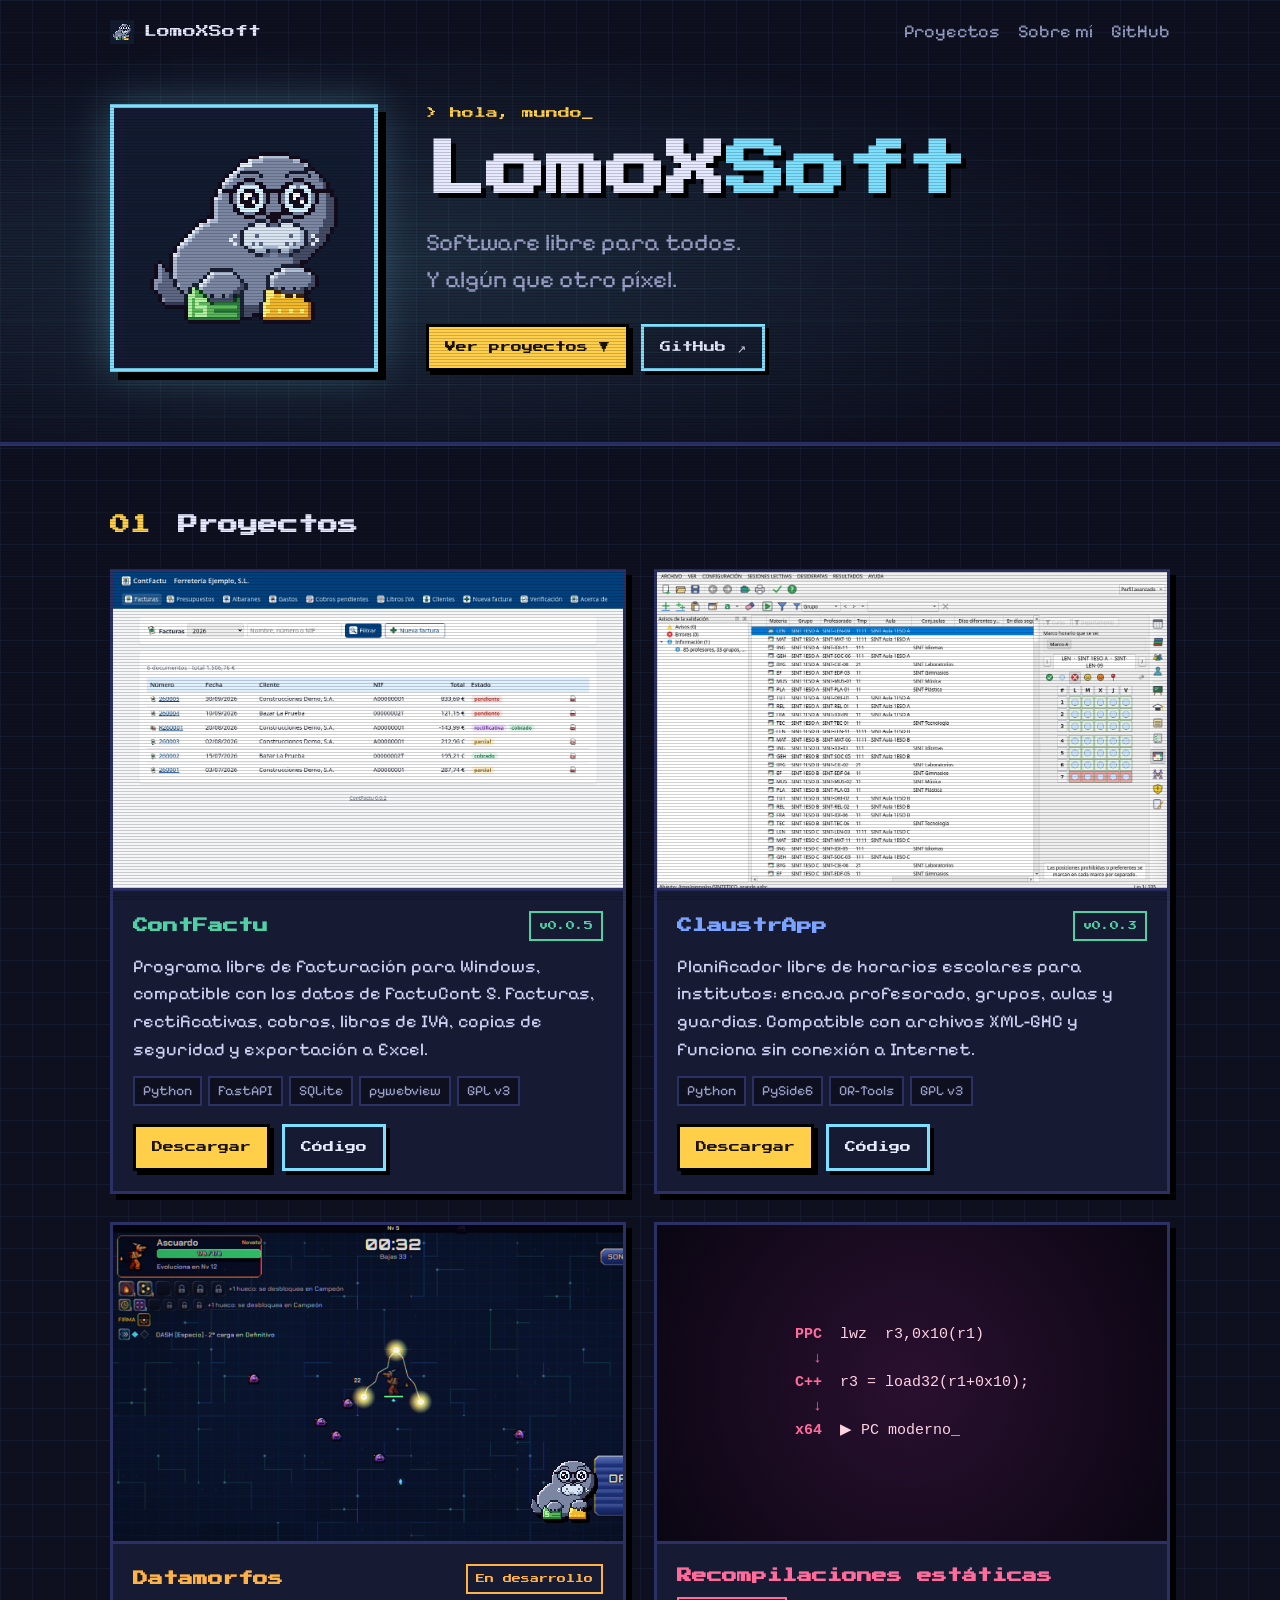
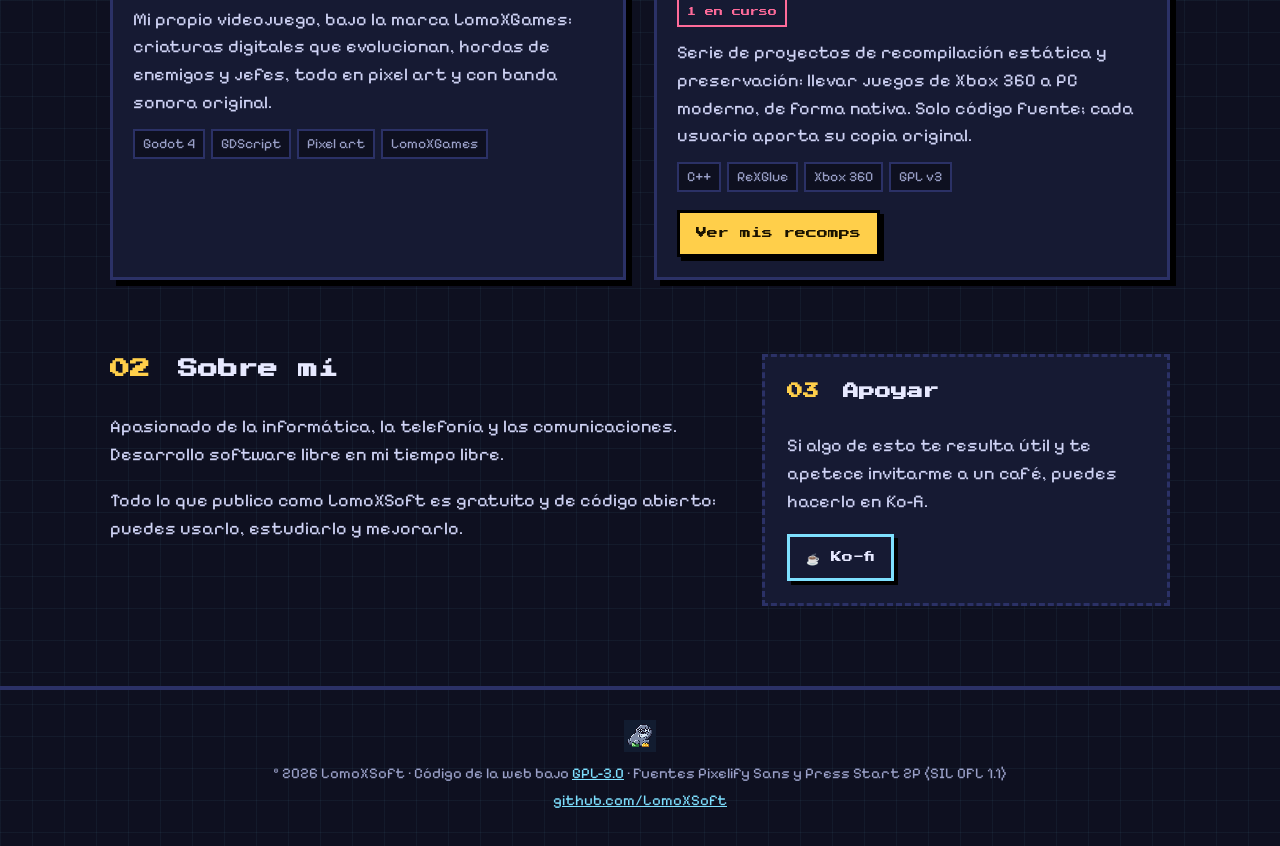
==== index.html @ bcecb532 "Portfolio de LomoXSoft" ====
<!doctype html>
<html lang="es">
<head>
<meta charset="utf-8">
<meta name="viewport" content="width=device-width, initial-scale=1">
<title>LomoXSoft · Software libre y juegos pixel art</title>
<meta name="description" content="Portfolio de LomoXSoft: software libre para Windows y videojuegos pixel art bajo LomoXGames.">
<meta name="theme-color" content="#0e1020">
<meta property="og:type" content="website">
<meta property="og:title" content="LomoXSoft">
<meta property="og:description" content="Software libre para todos. Y algún que otro píxel.">
<meta property="og:url" content="https://lomoxsoft.github.io/">
<meta property="og:image" content="https://lomoxsoft.github.io/img/og.png">
<meta property="og:locale" content="es_ES">
<meta name="twitter:card" content="summary_large_image">
<link rel="icon" href="favicon.ico" sizes="any">
<link rel="icon" type="image/png" href="img/favicon-32.png">
<link rel="apple-touch-icon" href="img/apple-touch-icon.png">
<link rel="stylesheet" href="estilo.css">
</head>
<body>
<div class="scan" aria-hidden="true"></div>

<header class="hero">
  <nav class="top">
    <a class="marca" href="#"><img src="img/favicon-32.png" alt="" width="24" height="24">LomoXSoft</a>
    <div class="enlaces"><a href="#proyectos">Proyectos</a><a href="#sobre-mi">Sobre mí</a><a href="https://github.com/LomoXSoft">GitHub</a></div>
  </nav>
  <div class="hero-in">
    <div class="avatar"><img src="img/lomorsin.png" alt="Lomorsin, la mascota pixel art de LomoXSoft" width="256" height="256"></div>
    <div>
      <p class="pre">&gt; hola, mundo_</p>
      <h1>LomoX<span>Soft</span></h1>
      <p class="lema">Software libre para todos.<br>Y algún que otro píxel.</p>
      <div class="cta"><a class="btn" href="#proyectos">Ver proyectos ▼</a><a class="btn alt" href="https://github.com/LomoXSoft">GitHub ↗</a></div>
    </div>
  </div>
</header>

<main>
<section id="proyectos">
  <h2><span>01</span> Proyectos</h2>
  <div class="rejilla">

    <article class="tarjeta" style="--c:#4fd1a5">
      <a class="foto" href="https://github.com/LomoXSoft/ContFactu"><img src="img/contfactu.png" alt="Captura de ContFactu con datos de ejemplo" loading="lazy"></a>
      <div class="cuerpo">
        <div class="cab"><h3>ContFactu</h3><span class="estado ok">v0.0.5</span></div>
        <p>Programa libre de facturación para Windows, compatible con los datos de FactuCont 5. Facturas, rectificativas, cobros, libros de IVA, copias de seguridad y exportación a Excel.</p>
        <ul class="tags"><li>Python</li><li>FastAPI</li><li>SQLite</li><li>pywebview</li><li>GPL v3</li></ul>
        <div class="botones"><a class="btn" href="https://github.com/LomoXSoft/ContFactu/releases/latest">Descargar</a><a class="btn alt" href="https://github.com/LomoXSoft/ContFactu">Código</a></div>
      </div>
    </article>

    <article class="tarjeta" style="--c:#7aa2ff">
      <a class="foto" href="https://github.com/LomoXSoft/ClaustrApp"><img src="img/claustrapp.png" alt="Captura de ClaustrApp con datos inventados" loading="lazy"></a>
      <div class="cuerpo">
        <div class="cab"><h3>ClaustrApp</h3><span class="estado ok">v0.0.3</span></div>
        <p>Planificador libre de horarios escolares para institutos: encaja profesorado, grupos, aulas y guardias. Compatible con archivos XML-GHC y funciona sin conexión a Internet.</p>
        <ul class="tags"><li>Python</li><li>PySide6</li><li>OR-Tools</li><li>GPL v3</li></ul>
        <div class="botones"><a class="btn" href="https://github.com/LomoXSoft/ClaustrApp/releases/latest">Descargar</a><a class="btn alt" href="https://github.com/LomoXSoft/ClaustrApp">Código</a></div>
      </div>
    </article>

    <article class="tarjeta" style="--c:#ffb347">
      <div class="foto"><img src="img/datamorfos_partida.png" alt="Captura de una partida de Datamorfos" loading="lazy"><img class="sprite" src="img/lomorsin_sprite.png" alt="" width="96" height="96"></div>
      <div class="cuerpo">
        <div class="cab"><h3>Datamorfos</h3><span class="estado dev">En desarrollo</span></div>
        <p>Mi propio videojuego, bajo la marca LomoXGames: criaturas digitales que evolucionan, hordas de enemigos y jefes, todo en pixel art y con banda sonora original.</p>
        <ul class="tags"><li>Godot 4</li><li>GDScript</li><li>Pixel art</li><li>LomoXGames</li></ul>
      </div>
    </article>

    <article class="tarjeta" style="--c:#ff6b9a">
      <div class="foto codigo" aria-hidden="true"><pre><span class="k">PPC</span>  lwz  r3,0x10(r1)
<span class="k">  ↓</span>
<span class="k">C++</span>  r3 = load32(r1+0x10);
<span class="k">  ↓</span>
<span class="k">x64</span>  ▶ PC moderno_</pre></div>
      <div class="cuerpo">
        <div class="cab"><h3>Recompilaciones estáticas</h3><span class="estado pre">1 en curso</span></div>
        <p>Serie de proyectos de recompilación estática y preservación: llevar juegos de Xbox 360 a PC moderno, de forma nativa. Solo código fuente; cada usuario aporta su copia original.</p>
        <ul class="tags"><li>C++</li><li>ReXGlue</li><li>Xbox 360</li><li>GPL v3</li></ul>
        <div class="botones"><a class="btn" href="https://github.com/LomoXSoft?tab=repositories&amp;q=Recomp">Ver mis recomps</a></div>
      </div>
    </article>

  </div>
</section>

<section id="sobre-mi" class="dos">
  <div>
    <h2><span>02</span> Sobre mí</h2>
    <p>Apasionado de la informática, la telefonía y las comunicaciones. Desarrollo software libre en mi tiempo libre.</p>
    <p>Todo lo que publico como LomoXSoft es gratuito y de código abierto: puedes usarlo, estudiarlo y mejorarlo.</p>
  </div>
  <div id="apoyar" class="apoyar">
    <h2><span>03</span> Apoyar</h2>
    <p>Si algo de esto te resulta útil y te apetece invitarme a un café, puedes hacerlo en Ko-fi.</p>
    <a class="btn alt" href="https://ko-fi.com/lomoxsoft">☕ Ko-fi</a>
  </div>
</section>
</main>

<footer>
  <img src="img/favicon-32.png" alt="" width="32" height="32">
  <p>© 2026 LomoXSoft · Código de la web bajo <a href="LICENSE">GPL-3.0</a> · Fuentes Pixelify Sans y Press Start 2P (SIL OFL 1.1)</p>
  <p><a href="https://github.com/LomoXSoft">github.com/LomoXSoft</a></p>
</footer>
</body>
</html>
---- estilo.css ----
@font-face{font-family:"Pixelify";src:url(fonts/PixelifySans.ttf) format("truetype");font-weight:400 700;font-display:swap}
@font-face{font-family:"PS2P";src:url(fonts/PressStart2P.ttf) format("truetype");font-display:swap}
:root{--bg:#0e1020;--bg2:#161a33;--tx:#e7e9ff;--mu:#9aa0c8;--ac:#7ee0ff;--ac2:#ffcf4a;--bd:#2b3166}
*{box-sizing:border-box}
html{scroll-behavior:smooth}
body{margin:0;background:var(--bg);color:var(--tx);font:18px/1.55 "Pixelify",system-ui,sans-serif;
 background-image:linear-gradient(rgba(126,224,255,.05) 1px,transparent 1px),linear-gradient(90deg,rgba(126,224,255,.05) 1px,transparent 1px);background-size:32px 32px}
.scan{pointer-events:none;position:fixed;inset:0;background:repeating-linear-gradient(transparent 0 2px,rgba(0,0,0,.18) 2px 3px);z-index:9;mix-blend-mode:multiply}
a{color:var(--ac)}
img{image-rendering:pixelated;max-width:100%;display:block}
.top{display:flex;justify-content:space-between;align-items:center;gap:12px;flex-wrap:wrap;max-width:1100px;margin:0 auto;padding:18px 20px}
.marca{display:flex;gap:10px;align-items:center;font-family:PS2P;font-size:13px;color:var(--tx);text-decoration:none}
.enlaces{display:flex;gap:18px}.enlaces a{color:var(--mu);text-decoration:none}.enlaces a:hover{color:var(--ac2)}
.hero{border-bottom:4px solid var(--bd);background:radial-gradient(ellipse at 30% 60%,rgba(126,224,255,.14),transparent 60%)}
.hero-in{max-width:1100px;margin:0 auto;padding:40px 20px 70px;display:flex;gap:48px;align-items:center}
.avatar{flex:0 0 auto;padding:10px;background:var(--bg2);border:4px solid var(--ac);box-shadow:8px 8px 0 #000,0 0 40px rgba(126,224,255,.3);animation:flota 3s steps(6) infinite}
.avatar img{width:240px;height:240px}
@keyframes flota{50%{transform:translateY(-8px)}}
.pre{font-family:PS2P;font-size:12px;color:var(--ac2);margin:0 0 14px}
h1{font-family:PS2P;font-size:clamp(30px,6vw,60px);margin:0;line-height:1.15;text-shadow:5px 5px 0 #000}
h1 span{color:var(--ac)}
.lema{font-size:24px;color:var(--mu);margin:18px 0 26px}
.cta,.botones{display:flex;gap:12px;flex-wrap:wrap}
.btn{display:inline-block;font-family:PS2P;font-size:11px;padding:12px 16px;background:var(--ac2);color:#1a1300;text-decoration:none;border:3px solid #000;box-shadow:4px 4px 0 #000;transition:transform .08s}
.btn:hover{transform:translate(-2px,-2px);box-shadow:6px 6px 0 #000}
.btn:active{transform:translate(3px,3px);box-shadow:1px 1px 0 #000}
.btn.alt{background:transparent;color:var(--tx);border-color:var(--ac);box-shadow:4px 4px 0 #000}
main{max-width:1100px;margin:0 auto;padding:0 20px}
section{padding:64px 0 10px}
h2{font-family:PS2P;font-size:20px;margin:0 0 28px}
h2 span{color:var(--ac2);margin-right:8px}
.rejilla{display:grid;grid-template-columns:repeat(2,1fr);gap:28px}
.tarjeta{background:var(--bg2);border:3px solid var(--bd);box-shadow:6px 6px 0 #000;display:flex;flex-direction:column;transition:border-color .15s,transform .15s}
.tarjeta:hover{border-color:var(--c);transform:translateY(-3px)}
.foto{position:relative;aspect-ratio:16/10;overflow:hidden;border-bottom:3px solid var(--bd);background:#000}
.foto img{width:100%;height:100%;object-fit:cover;object-position:top left;image-rendering:auto}
.foto .sprite{position:absolute;right:10px;bottom:6px;width:96px;height:96px;object-fit:contain;image-rendering:pixelated;filter:drop-shadow(3px 3px 0 #000)}
.codigo{display:flex;align-items:center;justify-content:center;background:radial-gradient(circle,#2a1030,#0a0612)}
.codigo pre{margin:0;font:15px/1.6 ui-monospace,Consolas,monospace;color:#ffd3e2}
.codigo .k{color:var(--c);font-weight:bold}
.cuerpo{padding:20px;display:flex;flex-direction:column;gap:12px;flex:1}
.cab{display:flex;justify-content:space-between;align-items:center;gap:10px;flex-wrap:wrap}
h3{font-family:PS2P;font-size:15px;margin:0;color:var(--c)}
.cuerpo p{margin:0;color:#cfd3f5}
.estado{font-family:PS2P;font-size:9px;padding:6px 8px;border:2px solid currentColor}
.ok{color:#4fd1a5}.dev{color:#ffb347}.pre{color:var(--ac2)}
.estado.pre{color:#ff6b9a;margin:0}
.tags{list-style:none;padding:0;margin:0;display:flex;flex-wrap:wrap;gap:6px}
.tags li{font-size:14px;padding:2px 8px;background:#0e1020;border:2px solid var(--bd);color:var(--mu)}
.botones{margin-top:auto;padding-top:6px}
.dos{display:grid;grid-template-columns:3fr 2fr;gap:40px}
.dos p{color:#cfd3f5}
.apoyar{background:var(--bg2);border:3px dashed var(--bd);padding:22px;align-self:start}
.apoyar h2{font-size:16px}
footer{margin-top:70px;border-top:4px solid var(--bd);padding:30px 20px;text-align:center;color:var(--mu);font-size:15px}
footer img{margin:0 auto 10px}footer p{margin:4px 0}
@media (max-width:760px){
 body{font-size:17px}
 .hero-in{flex-direction:column;text-align:center;gap:26px;padding:20px 20px 50px}
 .avatar img{width:170px;height:170px}
 .cta{justify-content:center}
 .lema{font-size:20px}
 .rejilla,.dos{grid-template-columns:1fr}
 .enlaces{gap:12px;font-size:15px}
 section{padding-top:48px}
 h2{font-size:16px}
}
@media (prefers-reduced-motion:reduce){*{animation:none!important;transition:none!important}}
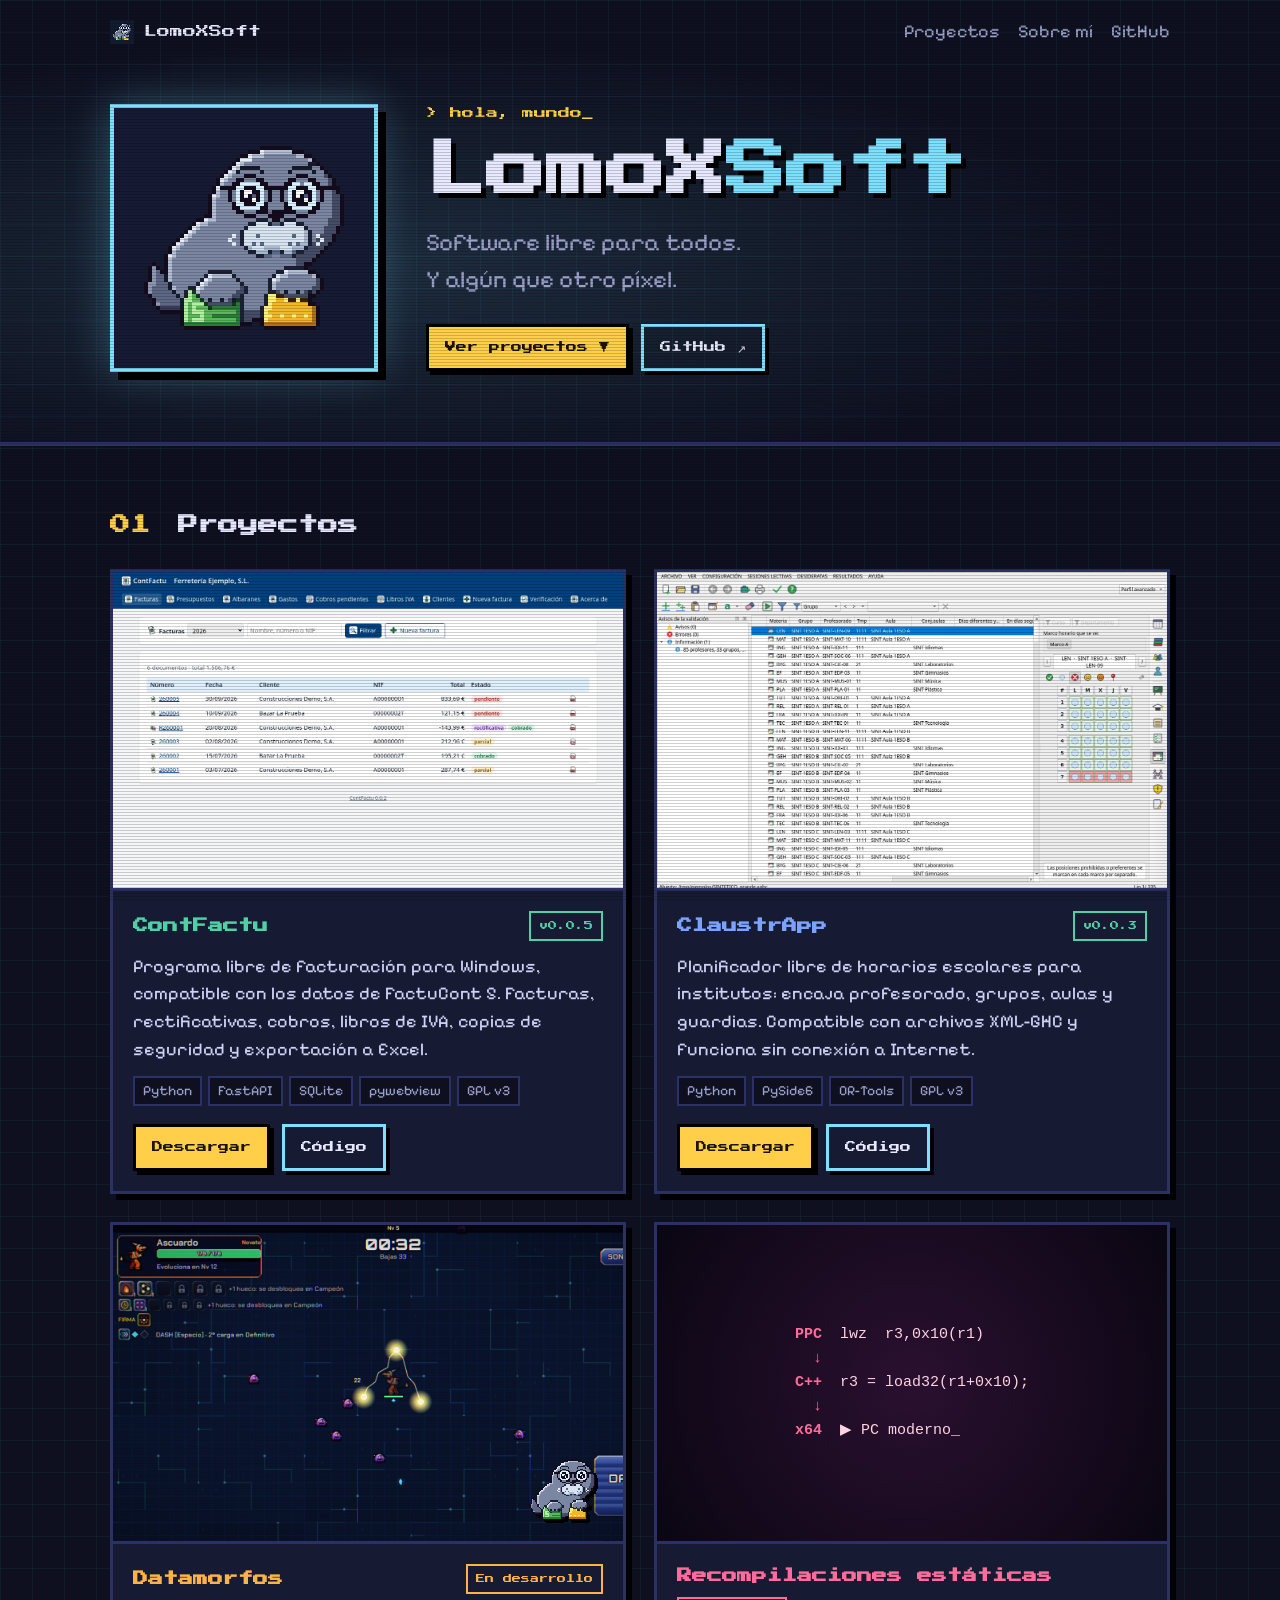
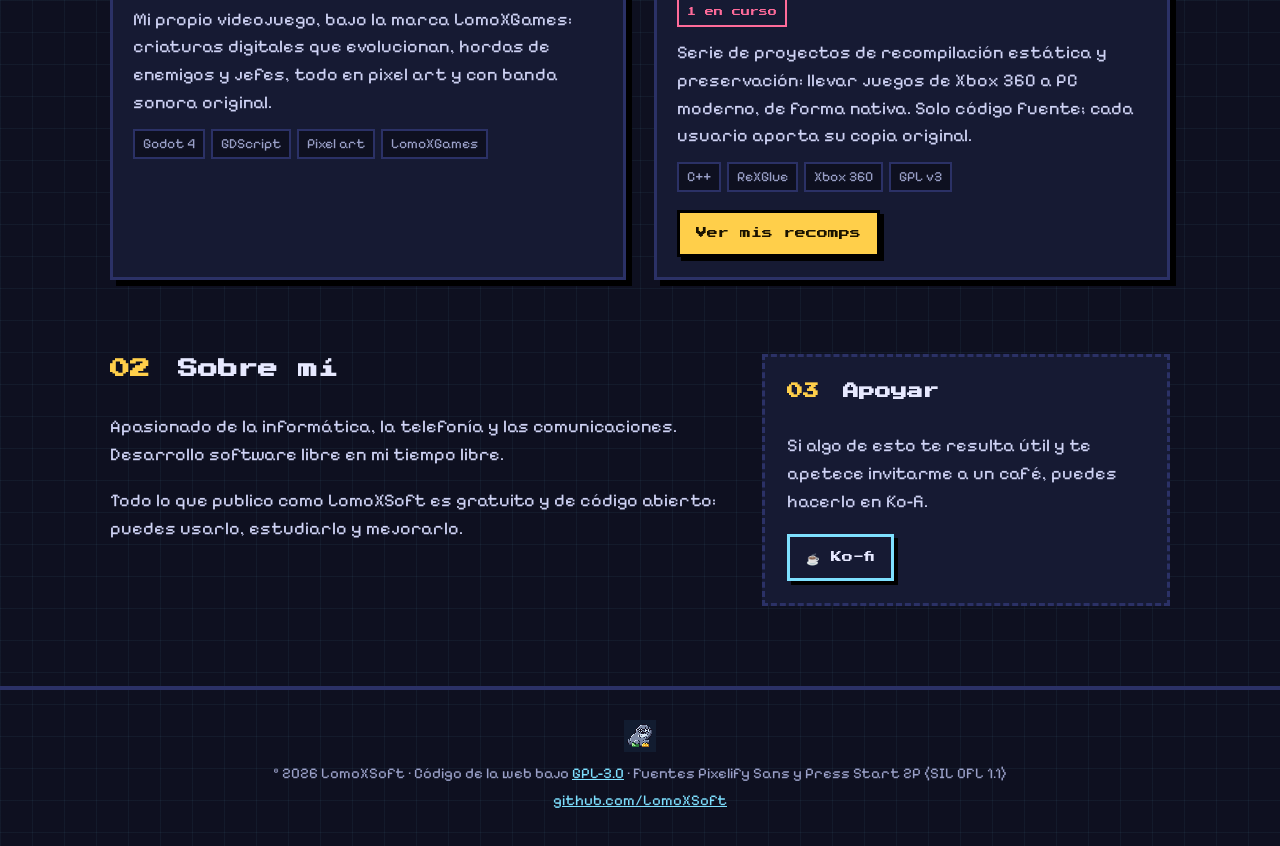
==== commit a0b0a45c: "Animación idle de Lomorsin en la cabecera" ====
--- a/index.html
+++ b/index.html
@@ -27,7 +27,7 @@
     <div class="enlaces"><a href="#proyectos">Proyectos</a><a href="#sobre-mi">Sobre mí</a><a href="https://github.com/LomoXSoft">GitHub</a></div>
   </nav>
   <div class="hero-in">
-    <div class="avatar"><img src="img/lomorsin.png" alt="Lomorsin, la mascota pixel art de LomoXSoft" width="256" height="256"></div>
+    <div class="avatar"><div class="idle" role="img" aria-label="Lomorsin, la mascota pixel art de LomoXSoft"></div></div>
     <div>
       <p class="pre">&gt; hola, mundo_</p>
       <h1>LomoX<span>Soft</span></h1>
--- a/estilo.css
+++ b/estilo.css
@@ -14,7 +14,8 @@
 .hero{border-bottom:4px solid var(--bd);background:radial-gradient(ellipse at 30% 60%,rgba(126,224,255,.14),transparent 60%)}
 .hero-in{max-width:1100px;margin:0 auto;padding:40px 20px 70px;display:flex;gap:48px;align-items:center}
 .avatar{flex:0 0 auto;padding:10px;background:var(--bg2);border:4px solid var(--ac);box-shadow:8px 8px 0 #000,0 0 40px rgba(126,224,255,.3);animation:flota 3s steps(6) infinite}
-.avatar img{width:240px;height:240px}
+.idle{--e:4;width:calc(54px*var(--e));height:calc(54px*var(--e));margin:12px;background:url(img/lomorsin_idle.png) 0 0/calc(1296px*var(--e)) 100% no-repeat;image-rendering:pixelated;animation:idle 3.141s steps(24) infinite}
+@keyframes idle{to{background-position-x:calc(-1296px*var(--e))}}
 @keyframes flota{50%{transform:translateY(-8px)}}
 .pre{font-family:PS2P;font-size:12px;color:var(--ac2);margin:0 0 14px}
 h1{font-family:PS2P;font-size:clamp(30px,6vw,60px);margin:0;line-height:1.15;text-shadow:5px 5px 0 #000}
@@ -57,7 +58,7 @@
 @media (max-width:760px){
  body{font-size:17px}
  .hero-in{flex-direction:column;text-align:center;gap:26px;padding:20px 20px 50px}
- .avatar img{width:170px;height:170px}
+ .idle{--e:3;margin:4px}
  .cta{justify-content:center}
  .lema{font-size:20px}
  .rejilla,.dos{grid-template-columns:1fr}
@@ -65,4 +66,4 @@
  section{padding-top:48px}
  h2{font-size:16px}
 }
-@media (prefers-reduced-motion:reduce){*{animation:none!important;transition:none!important}}
+@media (prefers-reduced-motion:reduce){*{animation:none!important;transition:none!important}.idle{background-position:0 0}}
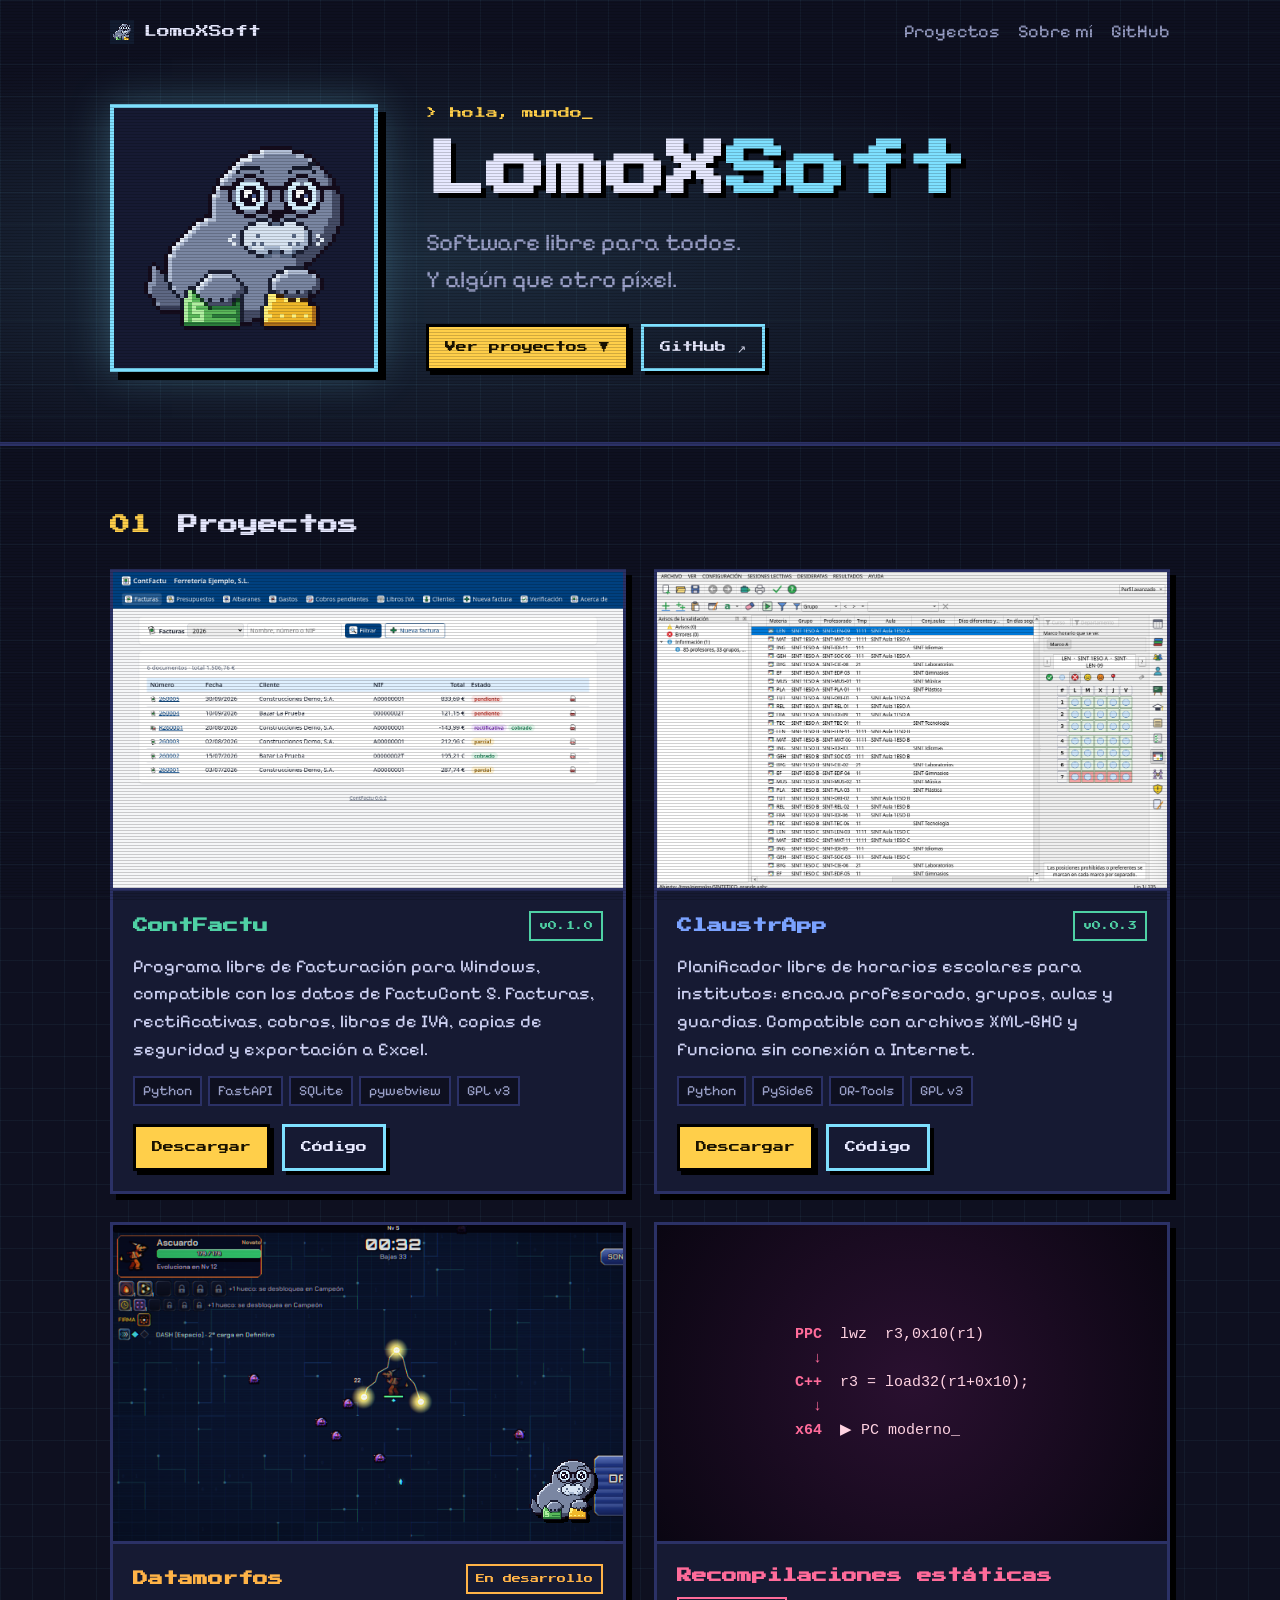
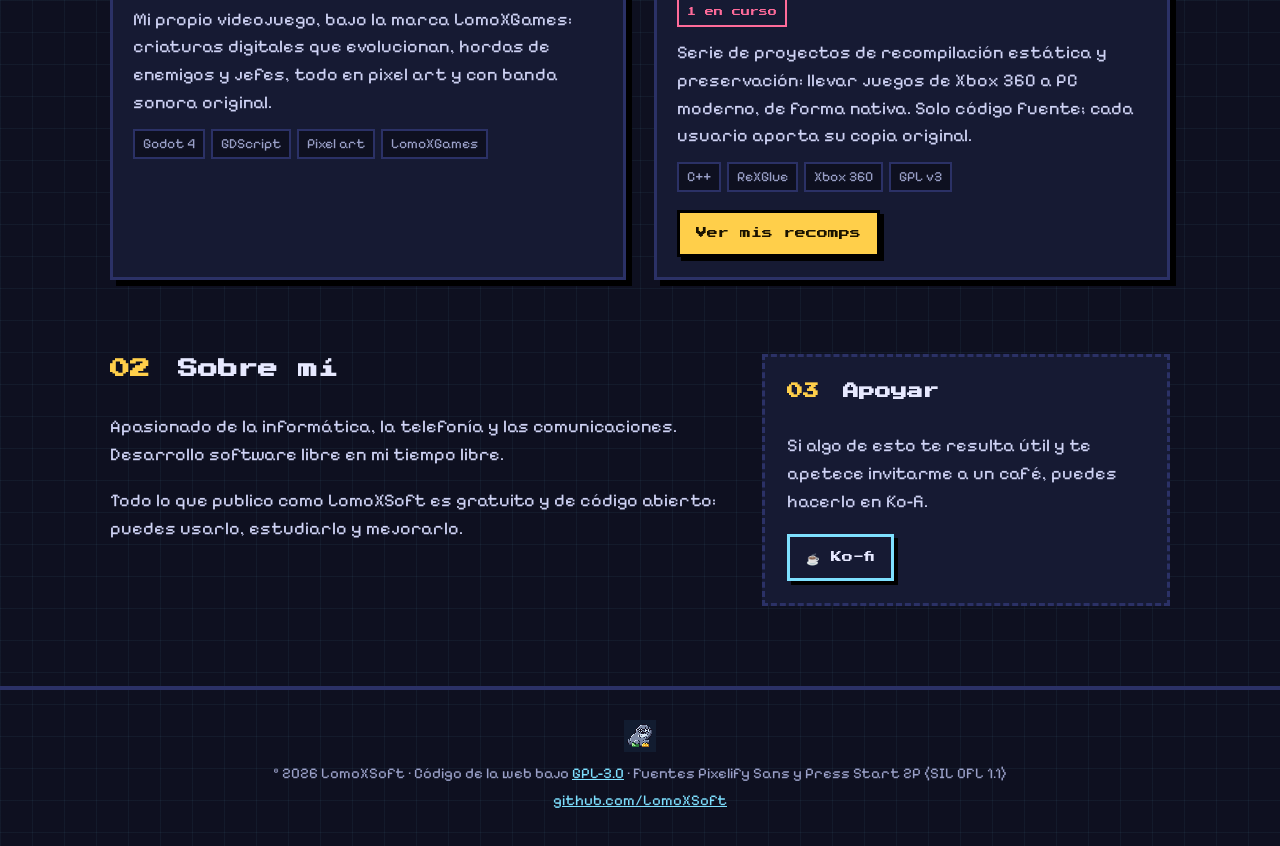
==== commit d495f222: "Actualiza la etiqueta de ContFactu a v0.1.0 Co-authored-by: LomoXSoft <LomoXSoft@users.noreply.githu" ====
--- a/index.html
+++ b/index.html
@@ -45,7 +45,7 @@
     <article class="tarjeta" style="--c:#4fd1a5">
       <a class="foto" href="https://github.com/LomoXSoft/ContFactu"><img src="img/contfactu.png" alt="Captura de ContFactu con datos de ejemplo" loading="lazy"></a>
       <div class="cuerpo">
-        <div class="cab"><h3>ContFactu</h3><span class="estado ok">v0.0.5</span></div>
+        <div class="cab"><h3>ContFactu</h3><span class="estado ok">v0.1.0</span></div>
         <p>Programa libre de facturación para Windows, compatible con los datos de FactuCont 5. Facturas, rectificativas, cobros, libros de IVA, copias de seguridad y exportación a Excel.</p>
         <ul class="tags"><li>Python</li><li>FastAPI</li><li>SQLite</li><li>pywebview</li><li>GPL v3</li></ul>
         <div class="botones"><a class="btn" href="https://github.com/LomoXSoft/ContFactu/releases/latest">Descargar</a><a class="btn alt" href="https://github.com/LomoXSoft/ContFactu">Código</a></div>
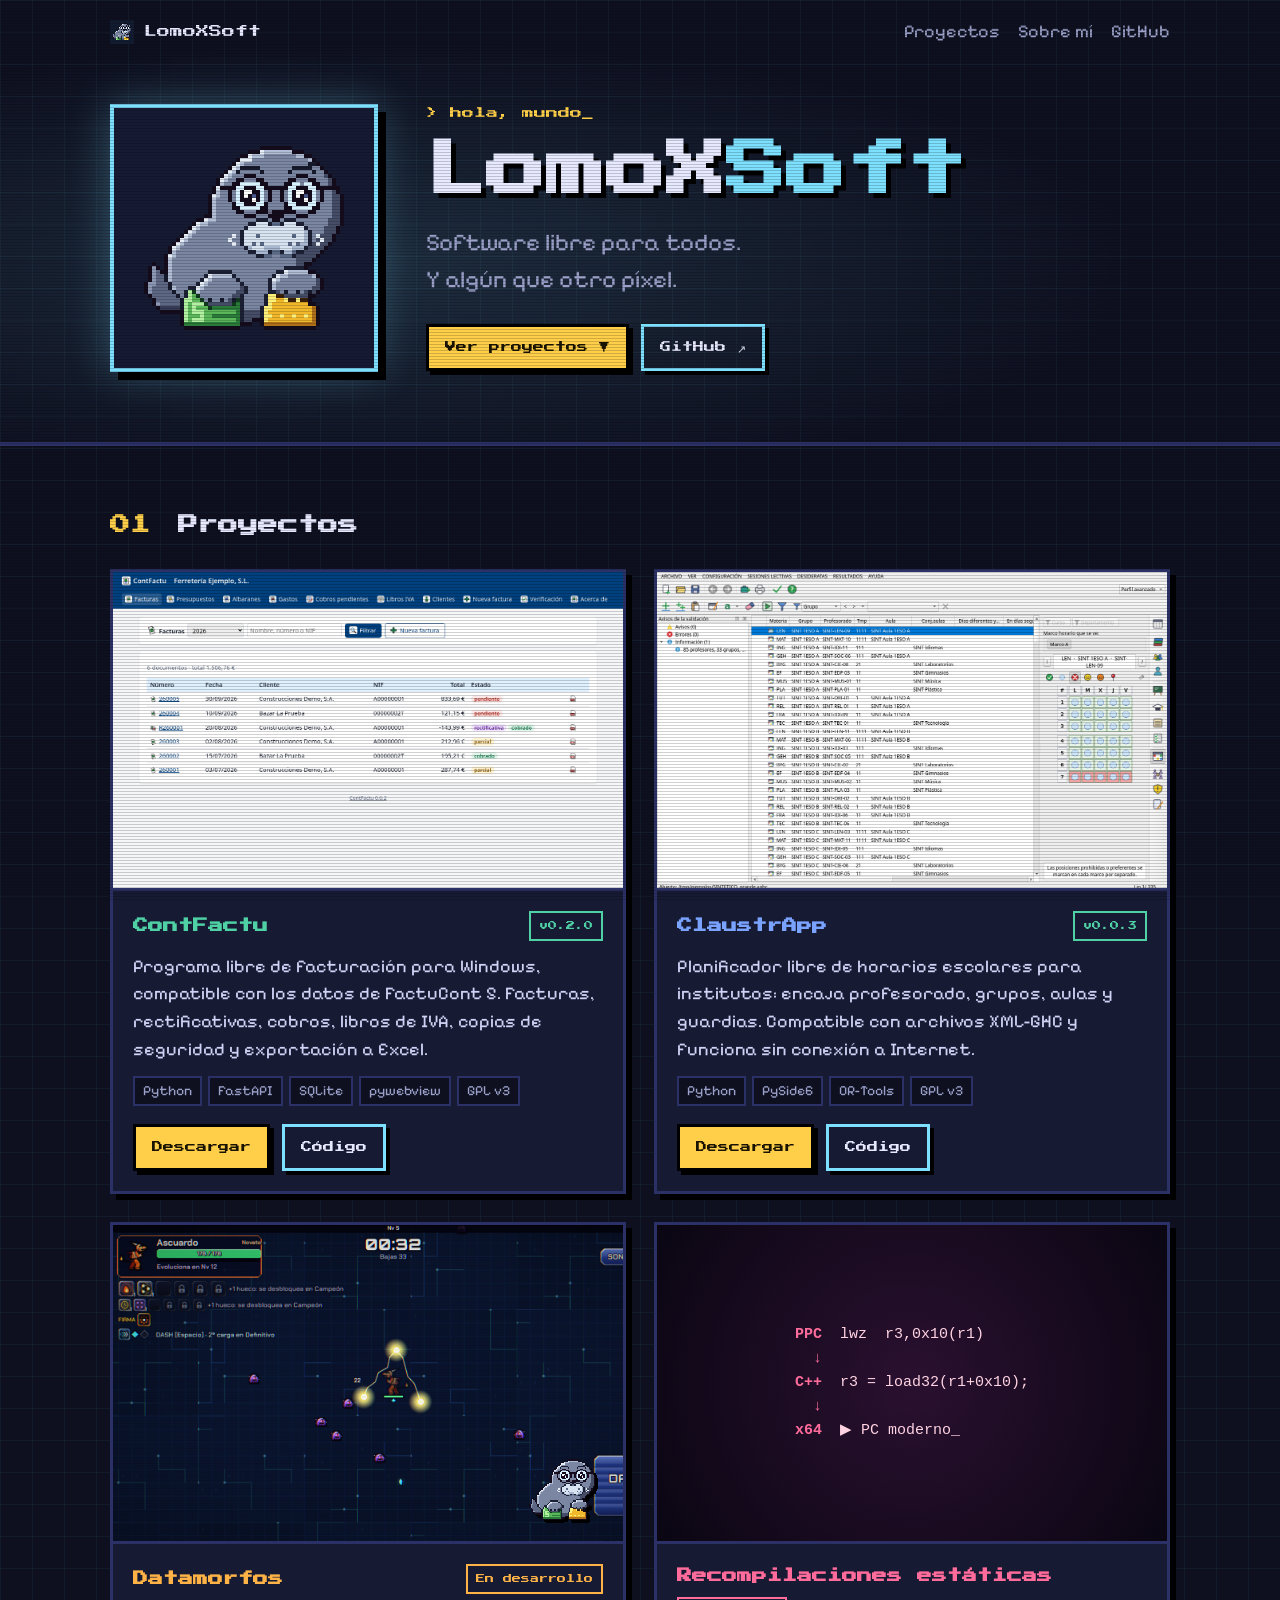
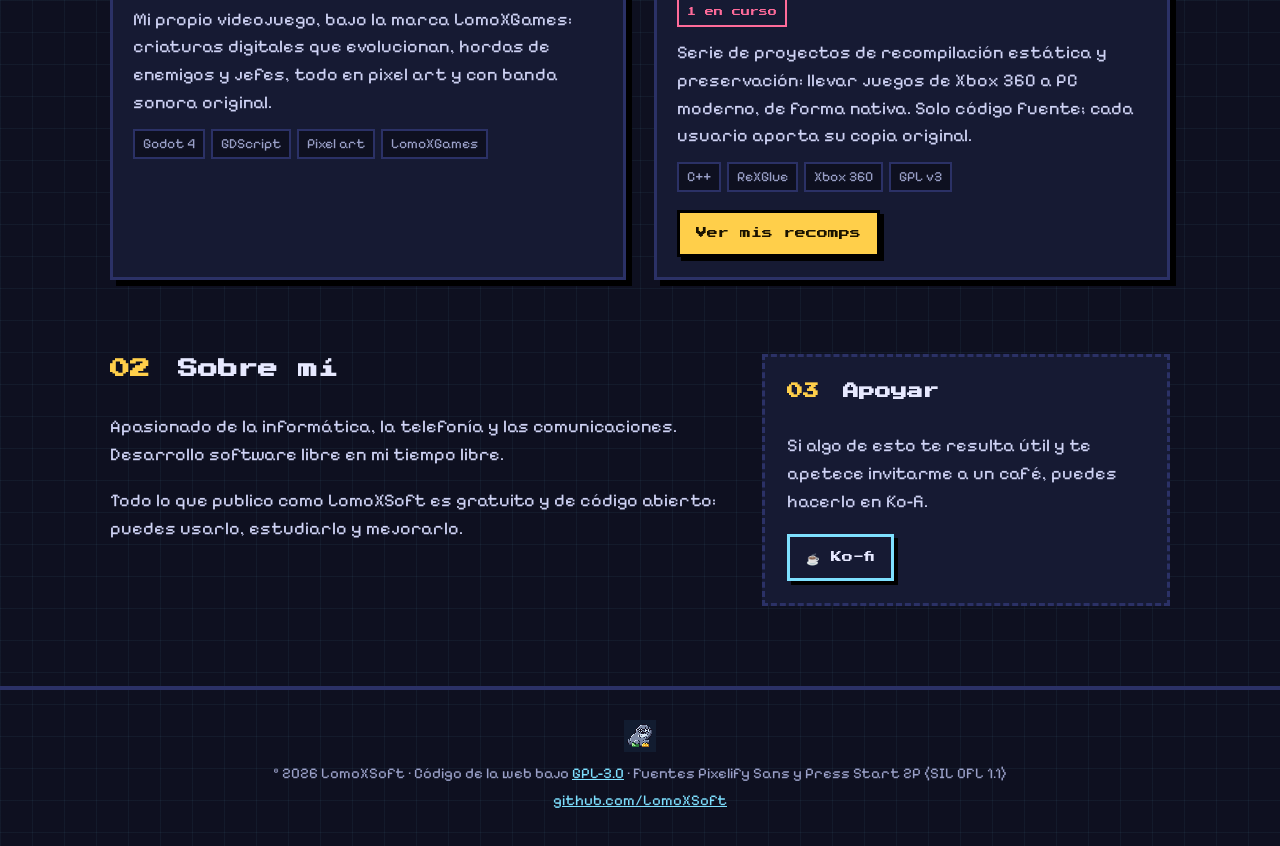
==== commit 06a443fe: "Actualiza la etiqueta de ContFactu a v0.2.0 Co-authored-by: LomoXSoft <LomoXSoft@users.noreply.githu" ====
--- a/index.html
+++ b/index.html
@@ -45,7 +45,7 @@
     <article class="tarjeta" style="--c:#4fd1a5">
       <a class="foto" href="https://github.com/LomoXSoft/ContFactu"><img src="img/contfactu.png" alt="Captura de ContFactu con datos de ejemplo" loading="lazy"></a>
       <div class="cuerpo">
-        <div class="cab"><h3>ContFactu</h3><span class="estado ok">v0.1.0</span></div>
+        <div class="cab"><h3>ContFactu</h3><span class="estado ok">v0.2.0</span></div>
         <p>Programa libre de facturación para Windows, compatible con los datos de FactuCont 5. Facturas, rectificativas, cobros, libros de IVA, copias de seguridad y exportación a Excel.</p>
         <ul class="tags"><li>Python</li><li>FastAPI</li><li>SQLite</li><li>pywebview</li><li>GPL v3</li></ul>
         <div class="botones"><a class="btn" href="https://github.com/LomoXSoft/ContFactu/releases/latest">Descargar</a><a class="btn alt" href="https://github.com/LomoXSoft/ContFactu">Código</a></div>
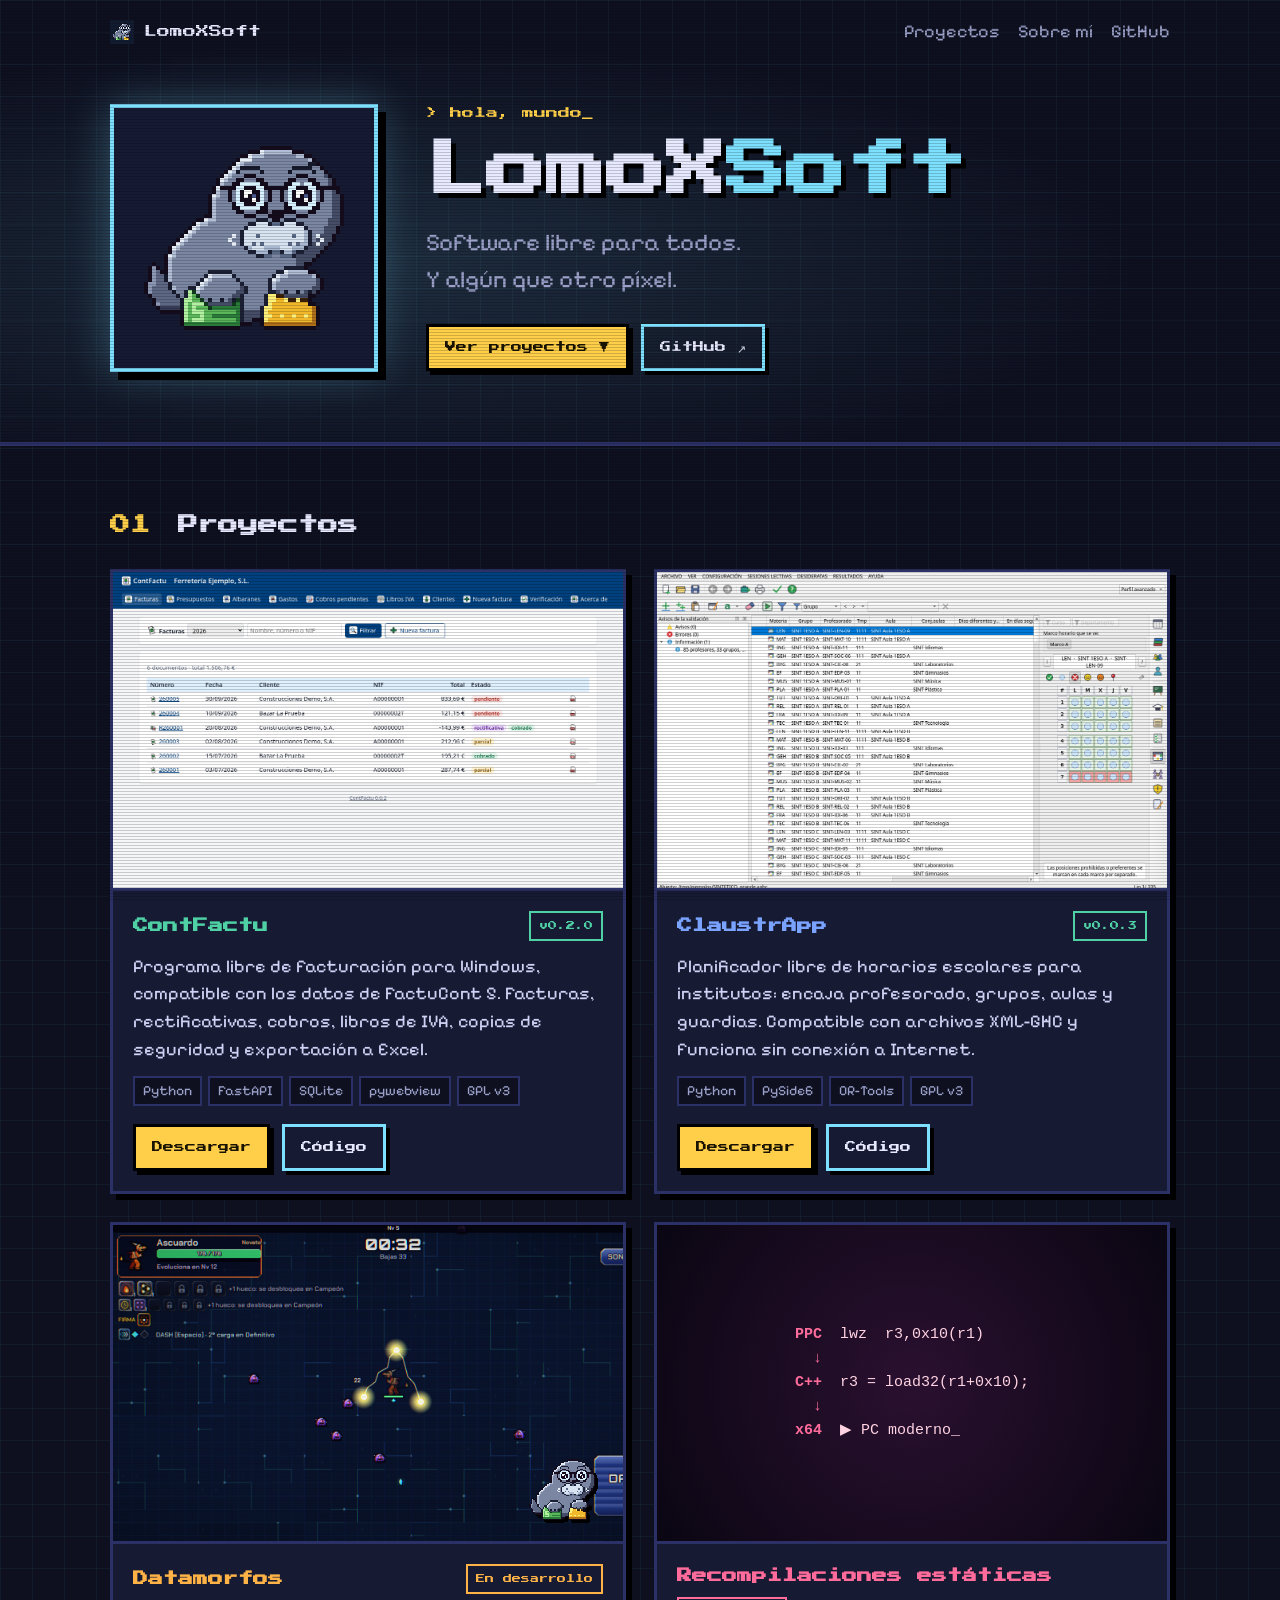
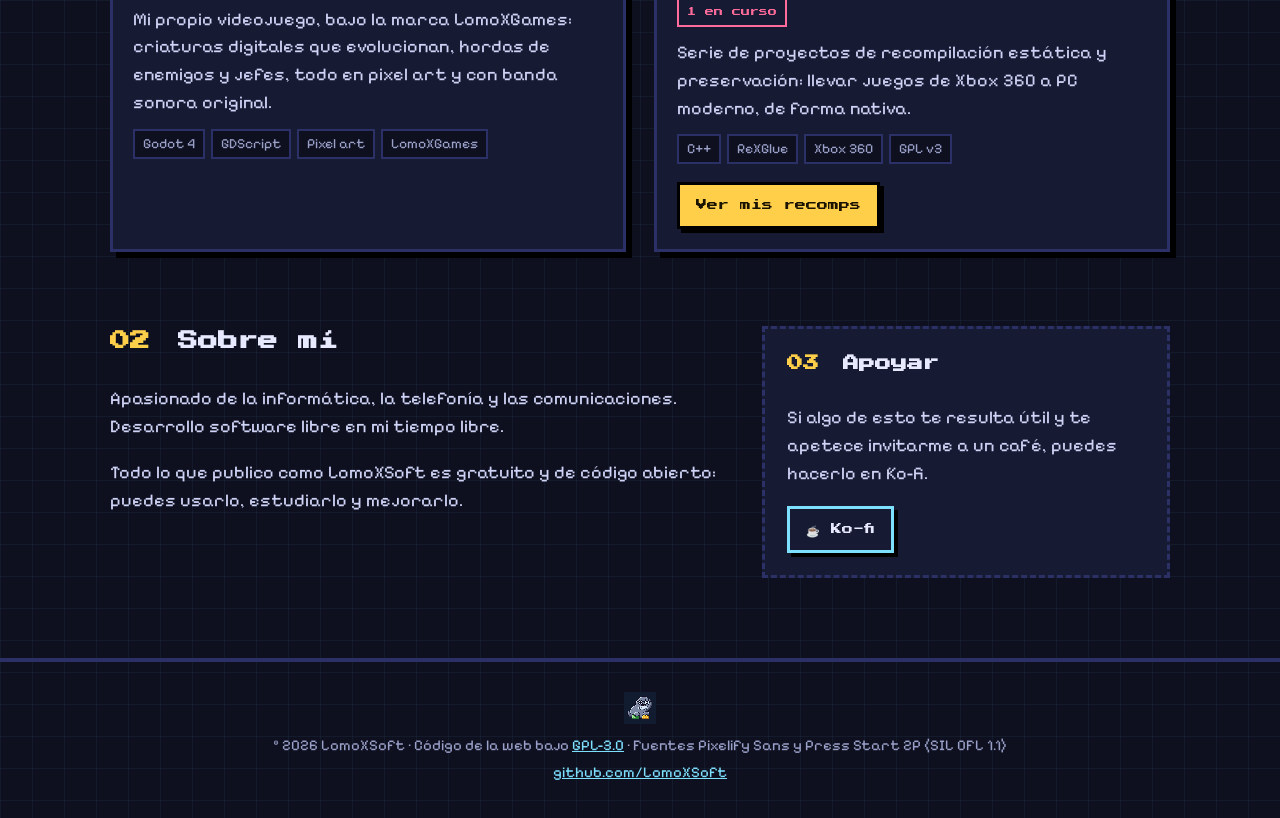
==== commit d822f299: "Quita la nota de solo código fuente en recompilaciones Co-authored-by: LomoXSoft <LomoXSoft@users.no" ====
--- a/index.html
+++ b/index.html
@@ -79,7 +79,7 @@
 <span class="k">x64</span>  ▶ PC moderno_</pre></div>
       <div class="cuerpo">
         <div class="cab"><h3>Recompilaciones estáticas</h3><span class="estado pre">1 en curso</span></div>
-        <p>Serie de proyectos de recompilación estática y preservación: llevar juegos de Xbox 360 a PC moderno, de forma nativa. Solo código fuente; cada usuario aporta su copia original.</p>
+        <p>Serie de proyectos de recompilación estática y preservación: llevar juegos de Xbox 360 a PC moderno, de forma nativa.</p>
         <ul class="tags"><li>C++</li><li>ReXGlue</li><li>Xbox 360</li><li>GPL v3</li></ul>
         <div class="botones"><a class="btn" href="https://github.com/LomoXSoft?tab=repositories&amp;q=Recomp">Ver mis recomps</a></div>
       </div>
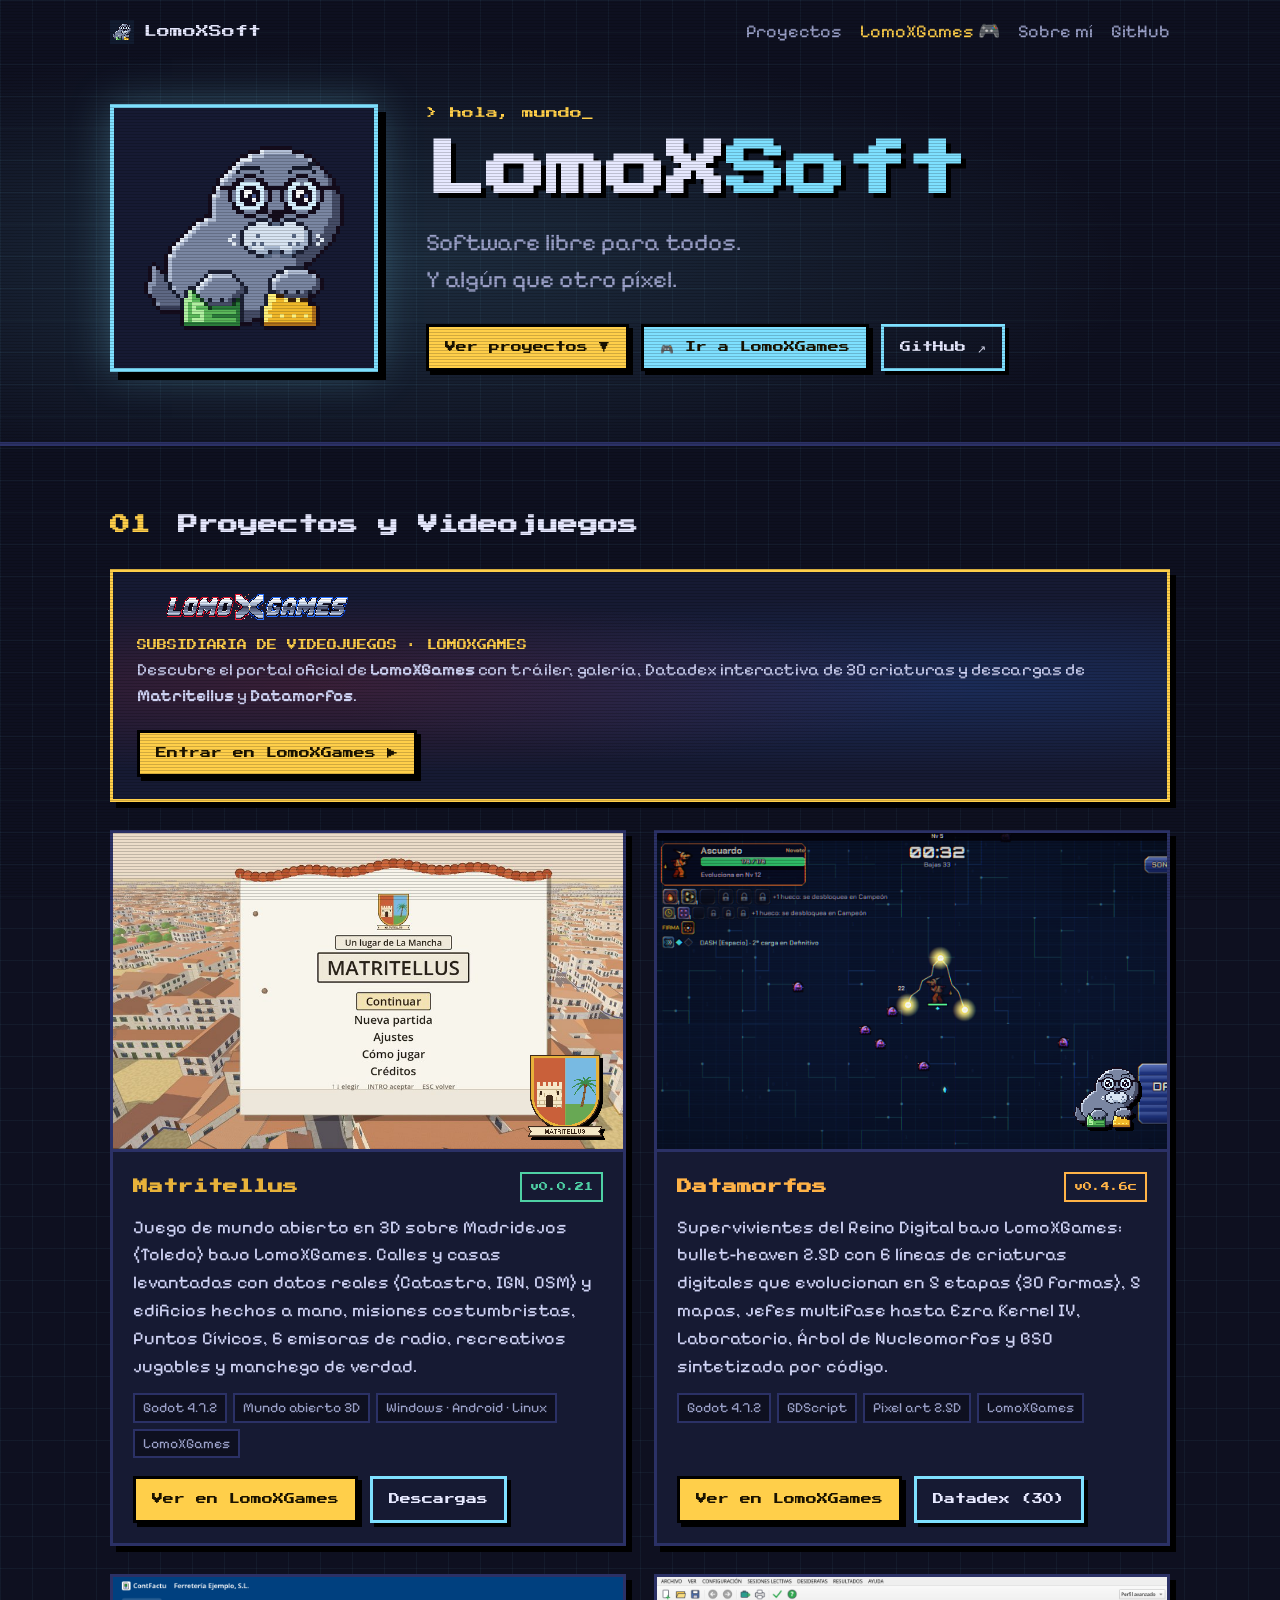
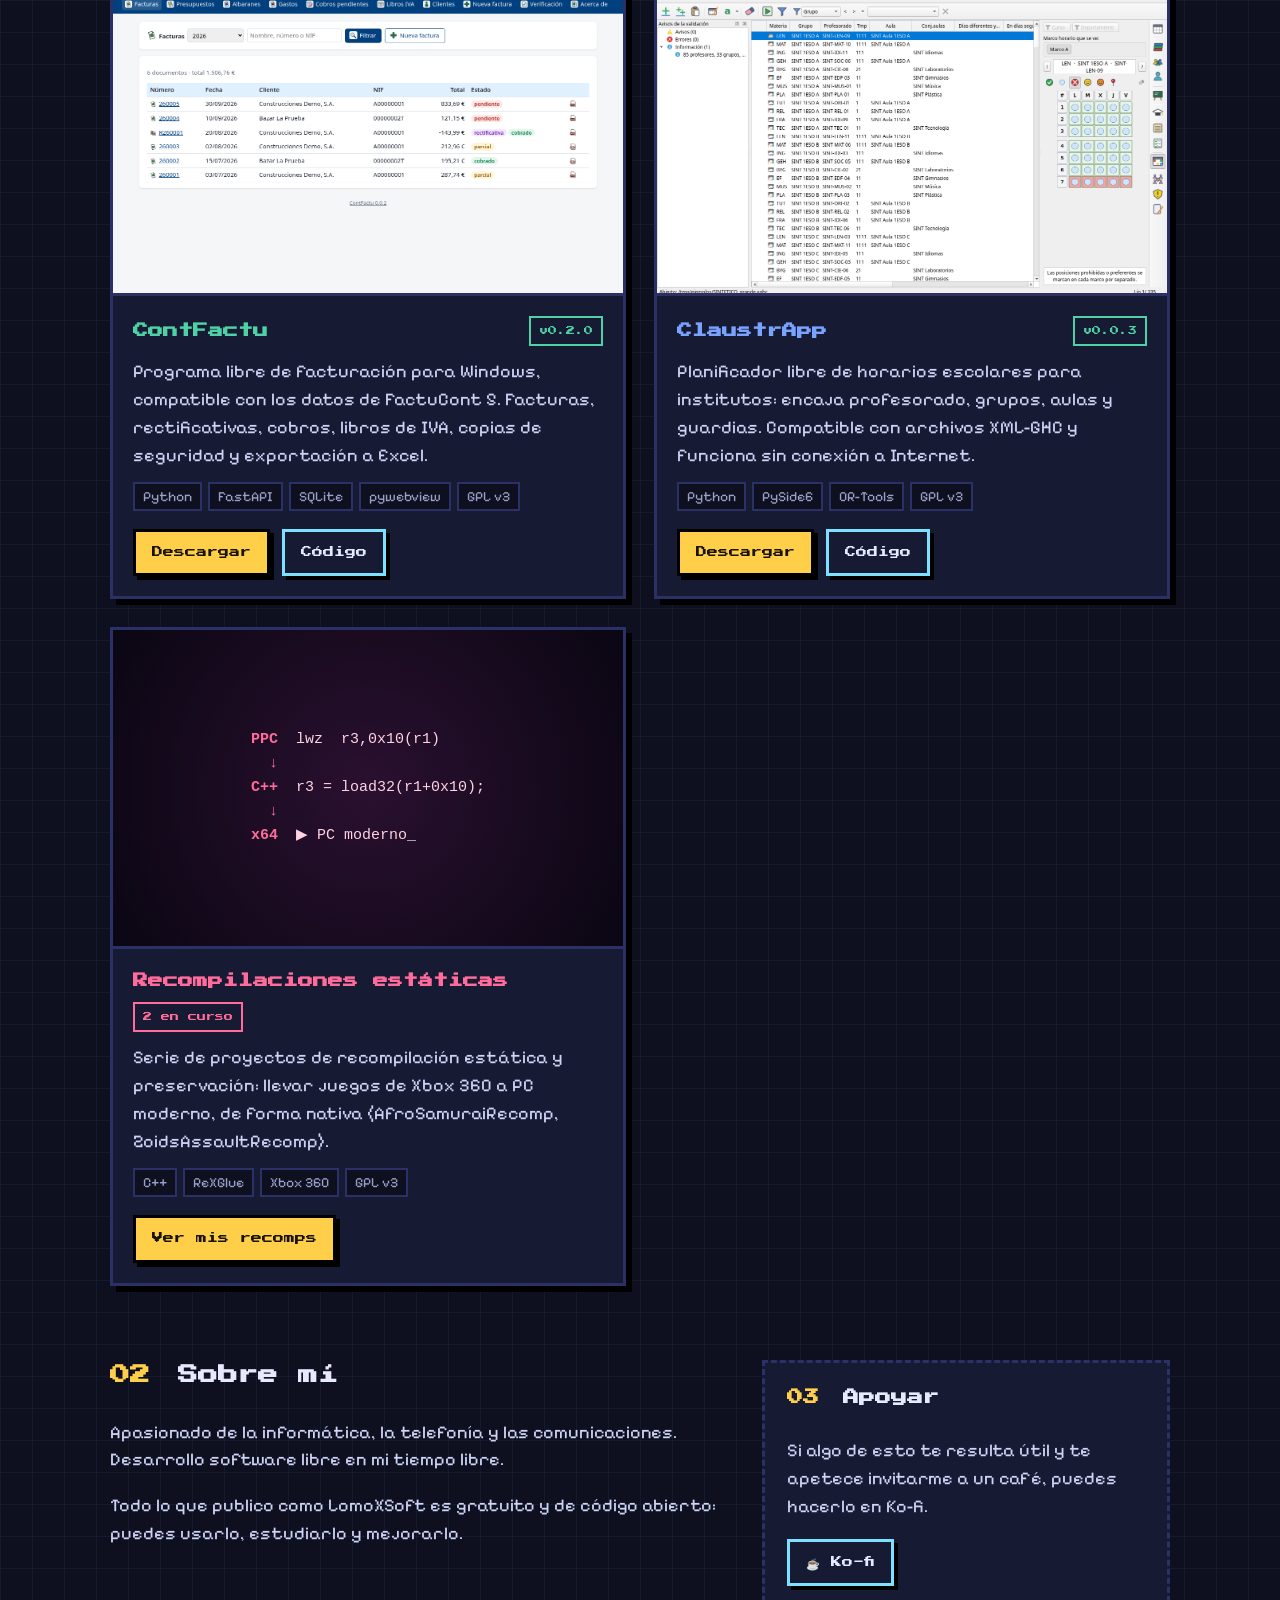
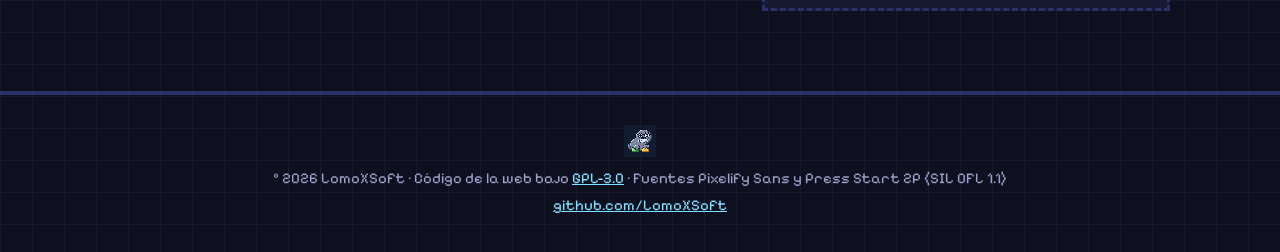
==== commit f9a0ca24: "Web oficial de LomoXGames con Matritellus y Datamorfos" ====
--- a/index.html
+++ b/index.html
@@ -24,7 +24,7 @@
 <header class="hero">
   <nav class="top">
     <a class="marca" href="#"><img src="img/favicon-32.png" alt="" width="24" height="24">LomoXSoft</a>
-    <div class="enlaces"><a href="#proyectos">Proyectos</a><a href="#sobre-mi">Sobre mí</a><a href="https://github.com/LomoXSoft">GitHub</a></div>
+    <div class="enlaces"><a href="#proyectos">Proyectos</a><a href="LomoXGames/" style="color:var(--ac2)">LomoXGames 🎮</a><a href="#sobre-mi">Sobre mí</a><a href="https://github.com/LomoXSoft">GitHub</a></div>
   </nav>
   <div class="hero-in">
     <div class="avatar"><div class="idle" role="img" aria-label="Lomorsin, la mascota pixel art de LomoXSoft"></div></div>
@@ -32,20 +32,52 @@
       <p class="pre">&gt; hola, mundo_</p>
       <h1>LomoX<span>Soft</span></h1>
       <p class="lema">Software libre para todos.<br>Y algún que otro píxel.</p>
-      <div class="cta"><a class="btn" href="#proyectos">Ver proyectos ▼</a><a class="btn alt" href="https://github.com/LomoXSoft">GitHub ↗</a></div>
+      <div class="cta"><a class="btn" href="#proyectos">Ver proyectos ▼</a><a class="btn" href="LomoXGames/" style="background:#7ee0ff">🎮 Ir a LomoXGames</a><a class="btn alt" href="https://github.com/LomoXSoft">GitHub ↗</a></div>
     </div>
   </div>
 </header>
 
 <main>
 <section id="proyectos">
-  <h2><span>01</span> Proyectos</h2>
+  <h2><span>01</span> Proyectos y Videojuegos</h2>
+
+  <div class="lxg-banner">
+    <div class="lxg-banner-left">
+      <a href="LomoXGames/"><img src="img/lomo_games.png" alt="LomoXGames"></a>
+      <div>
+        <span class="lxg-banner-tag">SUBSIDIARIA DE VIDEOJUEGOS · LOMOXGAMES</span>
+        <p>Descubre el portal oficial de <strong>LomoXGames</strong> con tráiler, galería, Datadex interactiva de 30 criaturas y descargas de <strong>Matritellus</strong> y <strong>Datamorfos</strong>.</p>
+      </div>
+    </div>
+    <a class="btn" href="LomoXGames/">Entrar en LomoXGames ▶</a>
+  </div>
+
   <div class="rejilla">
+
+    <article class="tarjeta" style="--c:#e8b23a">
+      <a class="foto" href="LomoXGames/#matritellus"><img src="img/matritellus_portada.jpg" alt="Captura de Matritellus sobre Madridejos" loading="lazy"><img class="sprite" src="img/matritellus_escudo.png" alt="" width="88" height="88"></a>
+      <div class="cuerpo">
+        <div class="cab"><h3>Matritellus</h3><span class="estado ok">v0.0.21</span></div>
+        <p>Juego de mundo abierto en 3D sobre Madridejos (Toledo) bajo LomoXGames. Calles y casas levantadas con datos reales (Catastro, IGN, OSM) y edificios hechos a mano, misiones costumbristas, Puntos Cívicos, 6 emisoras de radio, recreativos jugables y manchego de verdad.</p>
+        <ul class="tags"><li>Godot 4.7.2</li><li>Mundo abierto 3D</li><li>Windows · Android · Linux</li><li>LomoXGames</li></ul>
+        <div class="botones"><a class="btn" href="LomoXGames/#matritellus">Ver en LomoXGames</a><a class="btn alt" href="LomoXGames/#matritellus-descargas">Descargas</a></div>
+      </div>
+    </article>
+
+    <article class="tarjeta" style="--c:#ffb347">
+      <a class="foto" href="LomoXGames/#datamorfos"><img src="img/datamorfos_partida.png" alt="Captura de una partida de Datamorfos" loading="lazy"><img class="sprite" src="img/lomorsin_sprite.png" alt="" width="96" height="96"></a>
+      <div class="cuerpo">
+        <div class="cab"><h3>Datamorfos</h3><span class="estado dev">v0.4.6c</span></div>
+        <p>Supervivientes del Reino Digital bajo LomoXGames: bullet-heaven 2.5D con 6 líneas de criaturas digitales que evolucionan en 5 etapas (30 formas), 5 mapas, jefes multifase hasta Ezra Kernel IV, Laboratorio, Árbol de Nucleomorfos y BSO sintetizada por código.</p>
+        <ul class="tags"><li>Godot 4.7.2</li><li>GDScript</li><li>Pixel art 2.5D</li><li>LomoXGames</li></ul>
+        <div class="botones"><a class="btn" href="LomoXGames/#datamorfos">Ver en LomoXGames</a><a class="btn alt" href="LomoXGames/#datadex">Datadex (30)</a></div>
+      </div>
+    </article>
 
     <article class="tarjeta" style="--c:#4fd1a5">
       <a class="foto" href="https://github.com/LomoXSoft/ContFactu"><img src="img/contfactu.png" alt="Captura de ContFactu con datos de ejemplo" loading="lazy"></a>
       <div class="cuerpo">
-        <div class="cab"><h3>ContFactu</h3><span class="estado ok">v0.2.0</span></div>
+        <div class="cab"><h3>ContFactu</h3><span class="estado ok" data-release-repo="LomoXSoft/ContFactu">v0.2.0</span></div>
         <p>Programa libre de facturación para Windows, compatible con los datos de FactuCont 5. Facturas, rectificativas, cobros, libros de IVA, copias de seguridad y exportación a Excel.</p>
         <ul class="tags"><li>Python</li><li>FastAPI</li><li>SQLite</li><li>pywebview</li><li>GPL v3</li></ul>
         <div class="botones"><a class="btn" href="https://github.com/LomoXSoft/ContFactu/releases/latest">Descargar</a><a class="btn alt" href="https://github.com/LomoXSoft/ContFactu">Código</a></div>
@@ -55,19 +87,10 @@
     <article class="tarjeta" style="--c:#7aa2ff">
       <a class="foto" href="https://github.com/LomoXSoft/ClaustrApp"><img src="img/claustrapp.png" alt="Captura de ClaustrApp con datos inventados" loading="lazy"></a>
       <div class="cuerpo">
-        <div class="cab"><h3>ClaustrApp</h3><span class="estado ok">v0.0.3</span></div>
+        <div class="cab"><h3>ClaustrApp</h3><span class="estado ok" data-release-repo="LomoXSoft/ClaustrApp">v0.0.3</span></div>
         <p>Planificador libre de horarios escolares para institutos: encaja profesorado, grupos, aulas y guardias. Compatible con archivos XML-GHC y funciona sin conexión a Internet.</p>
         <ul class="tags"><li>Python</li><li>PySide6</li><li>OR-Tools</li><li>GPL v3</li></ul>
         <div class="botones"><a class="btn" href="https://github.com/LomoXSoft/ClaustrApp/releases/latest">Descargar</a><a class="btn alt" href="https://github.com/LomoXSoft/ClaustrApp">Código</a></div>
-      </div>
-    </article>
-
-    <article class="tarjeta" style="--c:#ffb347">
-      <div class="foto"><img src="img/datamorfos_partida.png" alt="Captura de una partida de Datamorfos" loading="lazy"><img class="sprite" src="img/lomorsin_sprite.png" alt="" width="96" height="96"></div>
-      <div class="cuerpo">
-        <div class="cab"><h3>Datamorfos</h3><span class="estado dev">En desarrollo</span></div>
-        <p>Mi propio videojuego, bajo la marca LomoXGames: criaturas digitales que evolucionan, hordas de enemigos y jefes, todo en pixel art y con banda sonora original.</p>
-        <ul class="tags"><li>Godot 4</li><li>GDScript</li><li>Pixel art</li><li>LomoXGames</li></ul>
       </div>
     </article>
 
@@ -78,8 +101,8 @@
 <span class="k">  ↓</span>
 <span class="k">x64</span>  ▶ PC moderno_</pre></div>
       <div class="cuerpo">
-        <div class="cab"><h3>Recompilaciones estáticas</h3><span class="estado pre">1 en curso</span></div>
-        <p>Serie de proyectos de recompilación estática y preservación: llevar juegos de Xbox 360 a PC moderno, de forma nativa.</p>
+        <div class="cab"><h3>Recompilaciones estáticas</h3><span class="estado pre">2 en curso</span></div>
+        <p>Serie de proyectos de recompilación estática y preservación: llevar juegos de Xbox 360 a PC moderno, de forma nativa (AfroSamuraiRecomp, ZoidsAssaultRecomp).</p>
         <ul class="tags"><li>C++</li><li>ReXGlue</li><li>Xbox 360</li><li>GPL v3</li></ul>
         <div class="botones"><a class="btn" href="https://github.com/LomoXSoft?tab=repositories&amp;q=Recomp">Ver mis recomps</a></div>
       </div>
@@ -107,5 +130,53 @@
   <p>© 2026 LomoXSoft · Código de la web bajo <a href="LICENSE">GPL-3.0</a> · Fuentes Pixelify Sans y Press Start 2P (SIL OFL 1.1)</p>
   <p><a href="https://github.com/LomoXSoft">github.com/LomoXSoft</a></p>
 </footer>
+<script>
+(function () {
+  if (typeof fetch !== "function") return;
+
+  var badges = document.querySelectorAll("[data-release-repo]");
+  var timeoutMs = 8000;
+
+  function versionLabel(tag) {
+    if (typeof tag !== "string") return "";
+    var name = tag.trim();
+    if (!name) return "";
+    return /^v/i.test(name) ? name : "v" + name;
+  }
+
+  function load(badge) {
+    var repo = badge.getAttribute("data-release-repo") || "";
+    var parts = repo.split("/");
+    if (parts.length !== 2 || !parts[0] || !parts[1]) return;
+
+    var url = "https://api.github.com/repos/"
+      + encodeURIComponent(parts[0]) + "/"
+      + encodeURIComponent(parts[1]) + "/releases/latest";
+    var controller = typeof AbortController === "function" ? new AbortController() : null;
+    var timer = controller ? setTimeout(function () { controller.abort(); }, timeoutMs) : 0;
+
+    try {
+      fetch(url, {
+        headers: { Accept: "application/vnd.github+json" },
+        signal: controller ? controller.signal : undefined
+      }).then(function (response) {
+        if (!response.ok) throw new Error("release unavailable");
+        return response.json();
+      }).then(function (release) {
+        var label = versionLabel(release && release.tag_name);
+        if (label) badge.textContent = label;
+      }).catch(function () {
+        /* Petición fallida: se conserva la versión escrita en el HTML. */
+      }).then(function () {
+        if (timer) clearTimeout(timer);
+      });
+    } catch (e) {
+      if (timer) clearTimeout(timer);
+    }
+  }
+
+  for (var i = 0; i < badges.length; i++) load(badges[i]);
+})();
+</script>
 </body>
 </html>
--- a/estilo.css
+++ b/estilo.css
@@ -49,6 +49,11 @@
 .tags{list-style:none;padding:0;margin:0;display:flex;flex-wrap:wrap;gap:6px}
 .tags li{font-size:14px;padding:2px 8px;background:#0e1020;border:2px solid var(--bd);color:var(--mu)}
 .botones{margin-top:auto;padding-top:6px}
+.lxg-banner{background:radial-gradient(ellipse at 20% 50%,rgba(255,59,78,.15),transparent 55%),radial-gradient(ellipse at 80% 50%,rgba(47,123,255,.18),transparent 55%),var(--bg2);border:3px solid var(--ac2);box-shadow:6px 6px 0 #000;padding:22px 24px;margin-bottom:28px;display:flex;justify-content:space-between;align-items:center;gap:20px;flex-wrap:wrap}
+.lxg-banner-left{display:flex;align-items:center;gap:18px;flex-wrap:wrap}
+.lxg-banner-left img{max-width:240px;height:auto;image-rendering:pixelated}
+.lxg-banner-left p{margin:4px 0 0;color:#cfd3f5;font-size:17px}
+.lxg-banner-tag{font-family:PS2P;font-size:10px;color:var(--ac2);display:block}
 .dos{display:grid;grid-template-columns:3fr 2fr;gap:40px}
 .dos p{color:#cfd3f5}
 .apoyar{background:var(--bg2);border:3px dashed var(--bd);padding:22px;align-self:start}
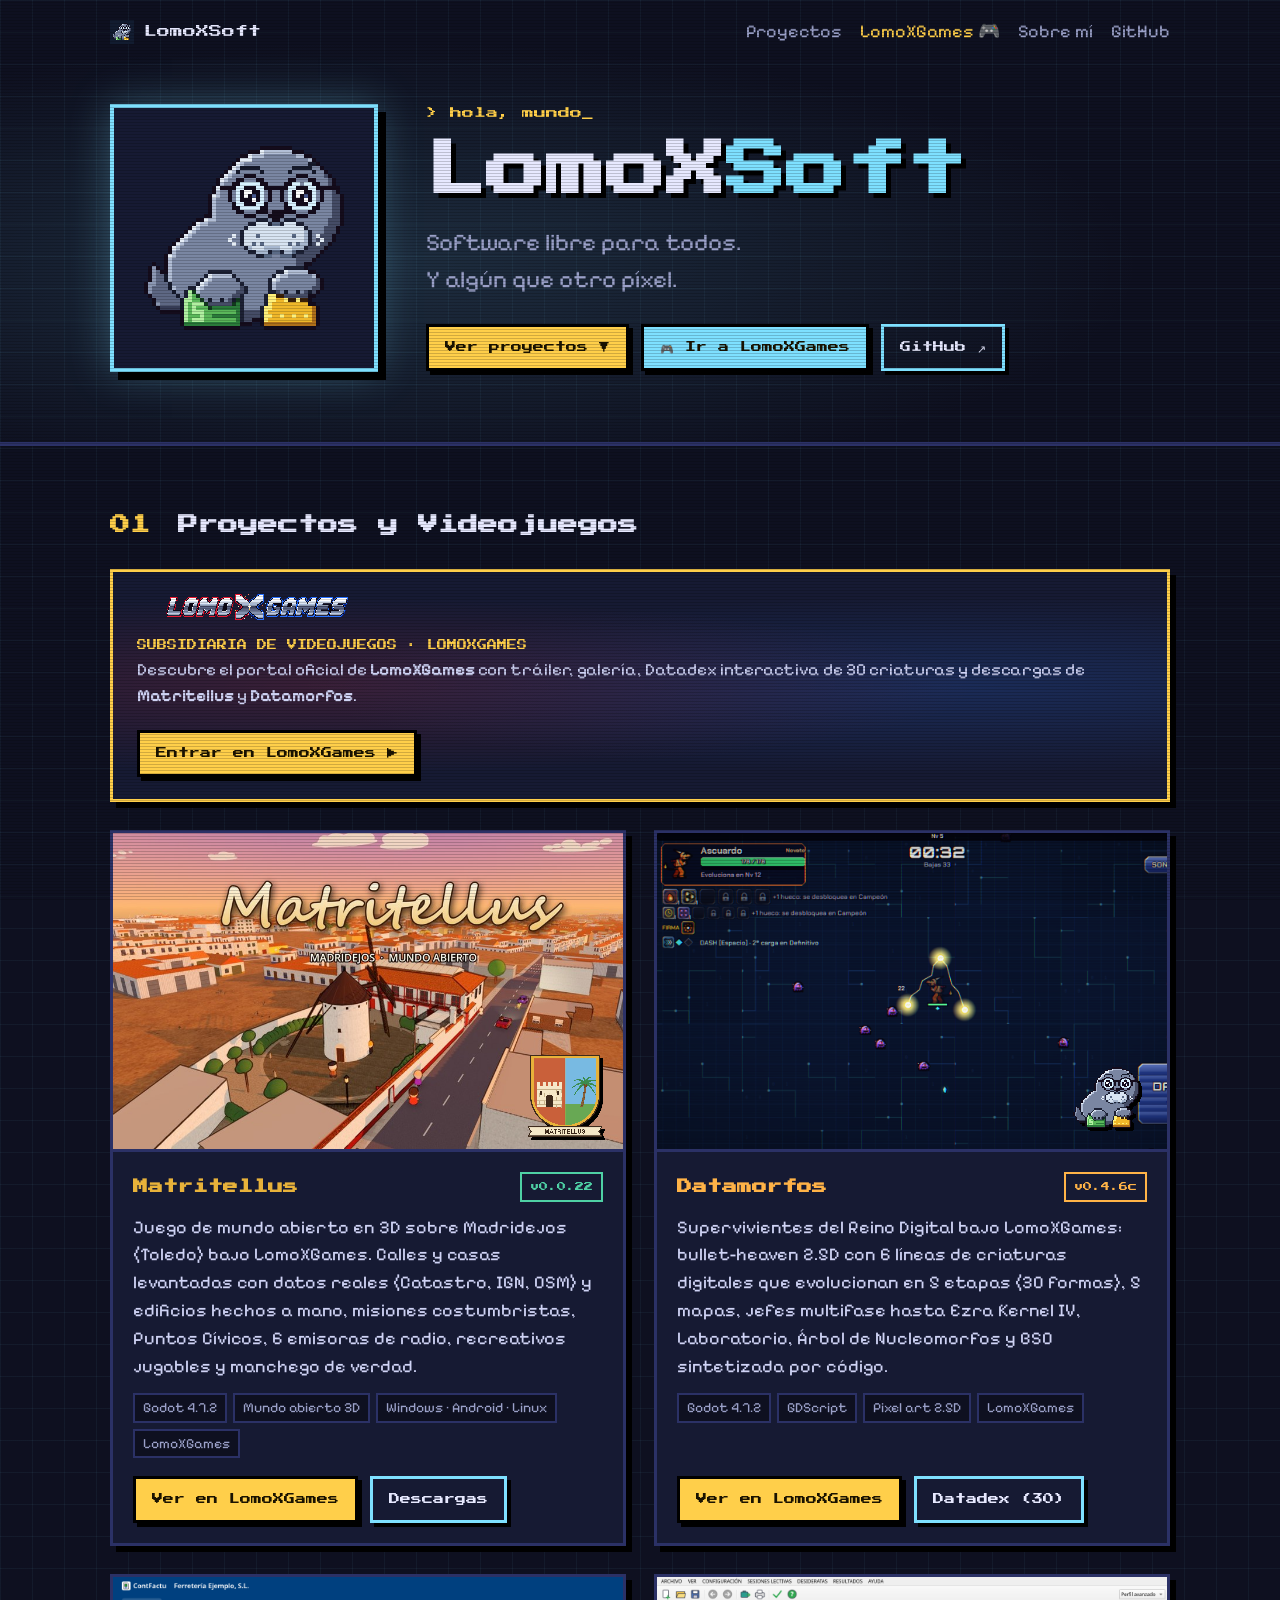
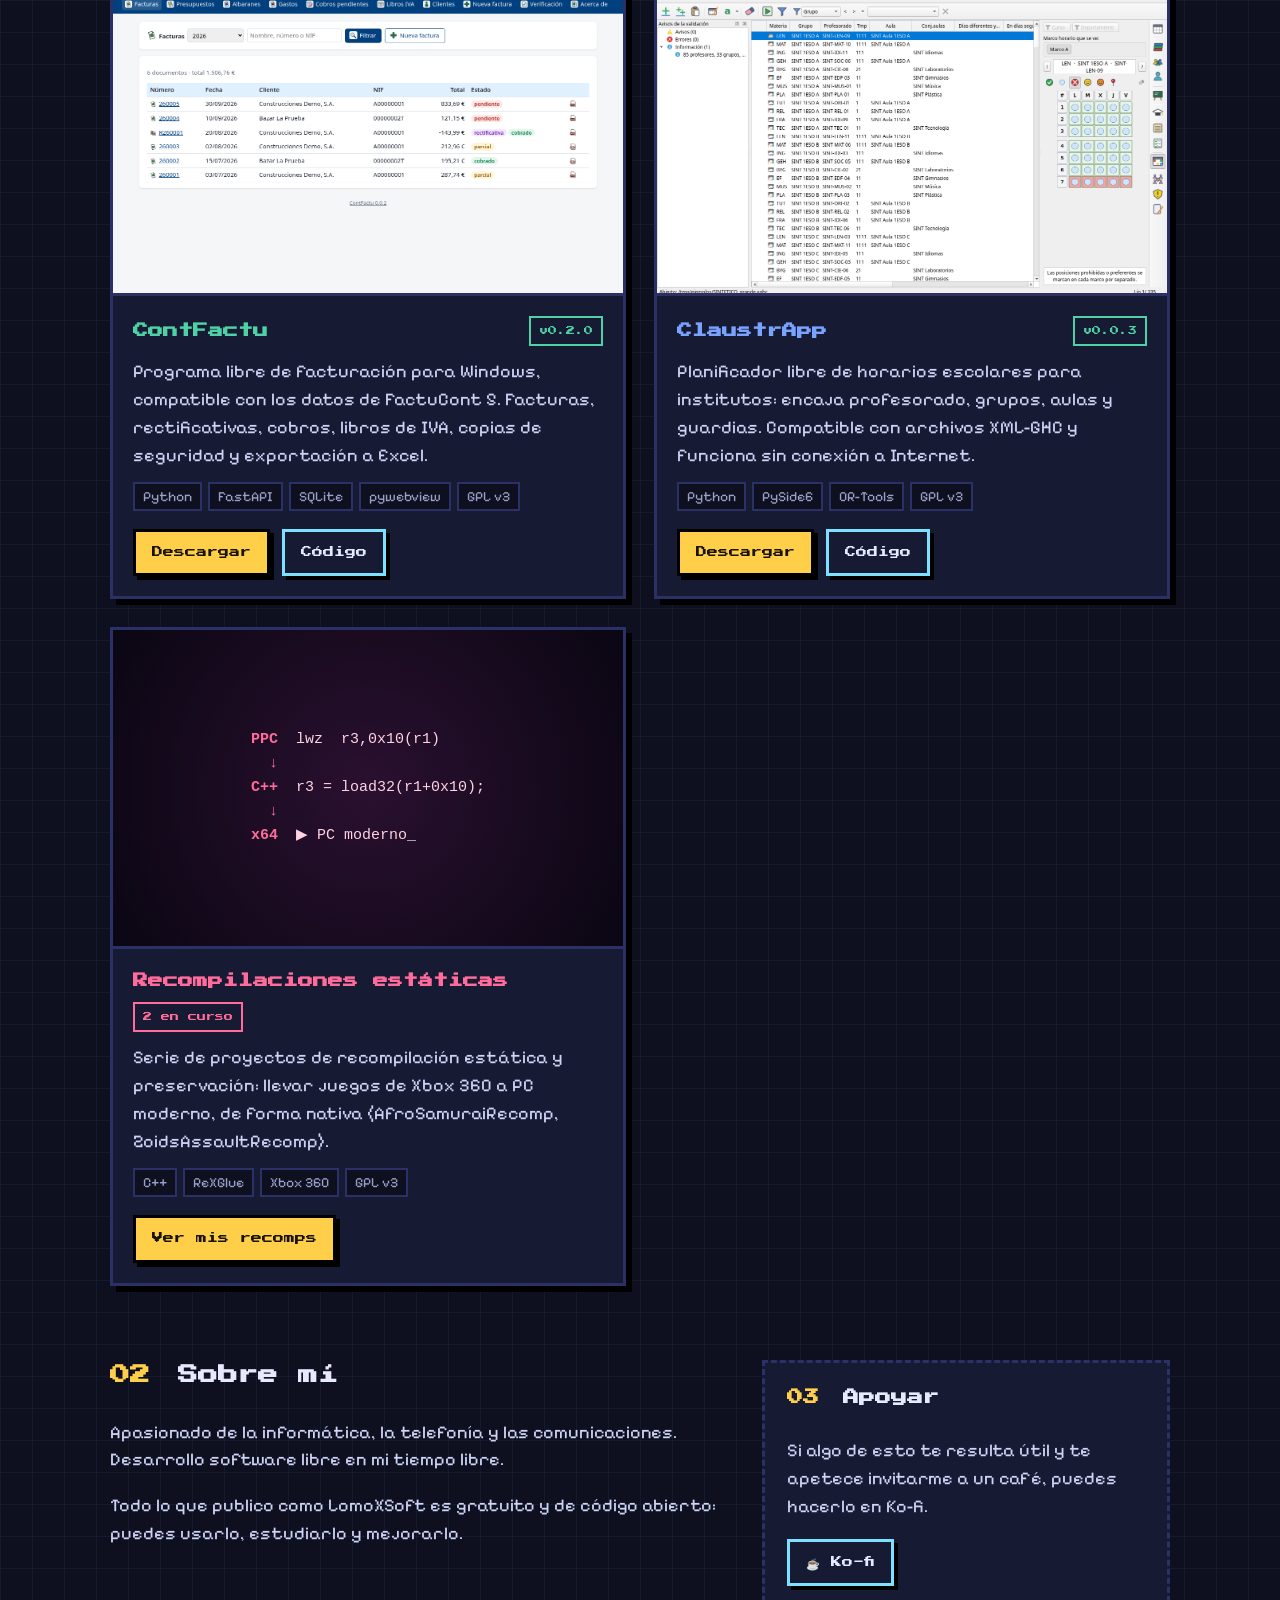
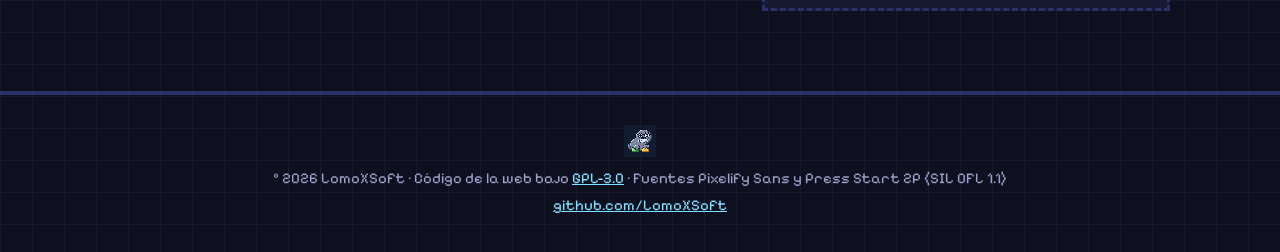
==== commit 743c61f7: "Actualización automática de versión, fecha, enlaces y notas de release de Matritellus" ====
--- a/index.html
+++ b/index.html
@@ -57,7 +57,7 @@
     <article class="tarjeta" style="--c:#e8b23a">
       <a class="foto" href="LomoXGames/#matritellus"><img src="img/matritellus_portada.jpg" alt="Captura de Matritellus sobre Madridejos" loading="lazy"><img class="sprite" src="img/matritellus_escudo.png" alt="" width="88" height="88"></a>
       <div class="cuerpo">
-        <div class="cab"><h3>Matritellus</h3><span class="estado ok">v0.0.21</span></div>
+        <div class="cab"><h3>Matritellus</h3><span class="estado ok" data-release-repo="LomoXSoft/Matritellus" data-release-json="LomoXGames/matritellus_release.json">v0.0.21</span></div>
         <p>Juego de mundo abierto en 3D sobre Madridejos (Toledo) bajo LomoXGames. Calles y casas levantadas con datos reales (Catastro, IGN, OSM) y edificios hechos a mano, misiones costumbristas, Puntos Cívicos, 6 emisoras de radio, recreativos jugables y manchego de verdad.</p>
         <ul class="tags"><li>Godot 4.7.2</li><li>Mundo abierto 3D</li><li>Windows · Android · Linux</li><li>LomoXGames</li></ul>
         <div class="botones"><a class="btn" href="LomoXGames/#matritellus">Ver en LomoXGames</a><a class="btn alt" href="LomoXGames/#matritellus-descargas">Descargas</a></div>
@@ -166,7 +166,14 @@
         var label = versionLabel(release && release.tag_name);
         if (label) badge.textContent = label;
       }).catch(function () {
-        /* Petición fallida: se conserva la versión escrita en el HTML. */
+        var fallbackJson = badge.getAttribute("data-release-json");
+        if (!fallbackJson) return;
+        fetch(fallbackJson).then(function (r) {
+          return r.ok ? r.json() : null;
+        }).then(function (d) {
+          var lbl = versionLabel(d && (d.tag_name || d.version));
+          if (lbl) badge.textContent = lbl;
+        }).catch(function () {});
       }).then(function () {
         if (timer) clearTimeout(timer);
       });
